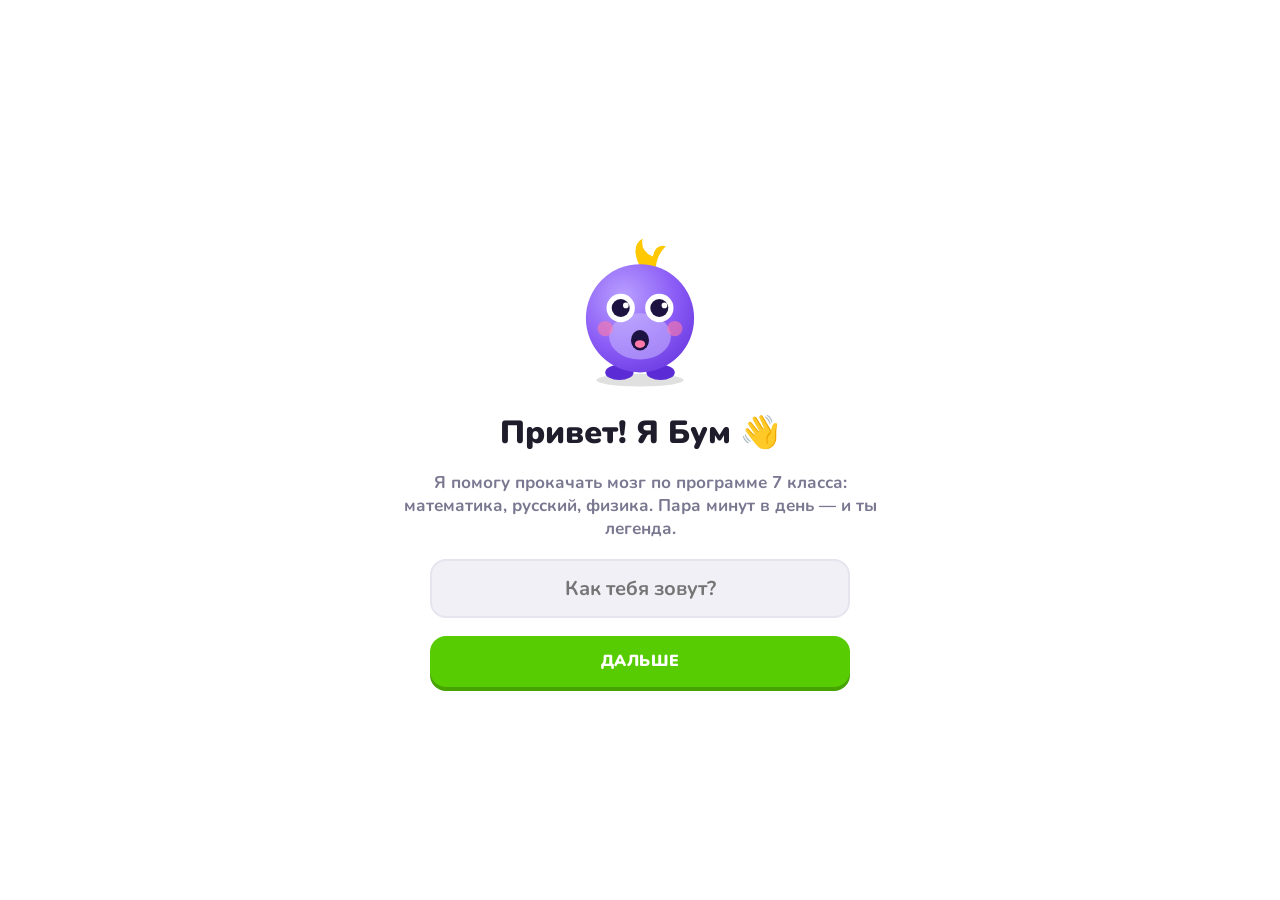
==== index.html @ 320aa3a6 "Биология и геометрия 7 класса, раздел «Тесты» - Биология по учебнику Пасечника «Линия жизни»: растен" ====
<!doctype html>
<html lang="ru">
<head>
  <meta charset="utf-8">
  <meta name="viewport" content="width=device-width, initial-scale=1, viewport-fit=cover">
  <title>Мозгобум — 7 класс</title>
  <meta name="description" content="Тренажёр школьной программы 7 класса в формате игры: уровни, серии дней, работа над ошибками.">
  <meta name="theme-color" content="#7c4dff">
  <link rel="manifest" href="manifest.webmanifest">
  <link rel="icon" href="icons/icon.svg" type="image/svg+xml">
  <link rel="apple-touch-icon" href="icons/icon-192.png">
  <meta name="apple-mobile-web-app-capable" content="yes">
  <meta name="mobile-web-app-capable" content="yes">
  <link rel="preconnect" href="https://fonts.googleapis.com">
  <link rel="preconnect" href="https://fonts.gstatic.com" crossorigin>
  <link href="https://fonts.googleapis.com/css2?family=Nunito:wght@500;700;800;900&display=swap" rel="stylesheet">
  <link rel="stylesheet" href="styles.css">
</head>
<body>
  <!-- общие градиенты: не внутри скрытых элементов, иначе браузер их не рисует -->
  <svg width="0" height="0" style="position:absolute" aria-hidden="true">
    <defs>
      <radialGradient id="mb-purple" cx="0.35" cy="0.3" r="0.8"><stop offset="0" stop-color="#b9a0ff"/><stop offset="0.6" stop-color="#8b5cf6"/><stop offset="1" stop-color="#6a3ae0"/></radialGradient>
      <radialGradient id="mb-mint" cx="0.35" cy="0.3" r="0.8"><stop offset="0" stop-color="#a7f3e0"/><stop offset="0.6" stop-color="#2dd4bf"/><stop offset="1" stop-color="#0f9f8a"/></radialGradient>
      <radialGradient id="mb-fire" cx="0.35" cy="0.3" r="0.8"><stop offset="0" stop-color="#ffd166"/><stop offset="0.55" stop-color="#ff7b29"/><stop offset="1" stop-color="#e03131"/></radialGradient>
      <radialGradient id="mb-ice" cx="0.35" cy="0.3" r="0.8"><stop offset="0" stop-color="#e7f5ff"/><stop offset="0.6" stop-color="#74c0fc"/><stop offset="1" stop-color="#339af0"/></radialGradient>
      <radialGradient id="mb-gold" cx="0.35" cy="0.3" r="0.8"><stop offset="0" stop-color="#fff3bf"/><stop offset="0.55" stop-color="#fcc419"/><stop offset="1" stop-color="#e09f00"/></radialGradient>
      <linearGradient id="lxLens" x1="0" y1="0" x2="1" y2="1"><stop offset="0" stop-color="#4dabf7"/><stop offset="1" stop-color="#7048e8"/></linearGradient>
      <radialGradient id="mb-galaxy" cx="0.35" cy="0.3" r="0.85"><stop offset="0" stop-color="#7b5cff"/><stop offset="0.5" stop-color="#3b1d9a"/><stop offset="1" stop-color="#120a3a"/></radialGradient>
    </defs>
  </svg>
  <div id="app"></div>
  <canvas id="confetti"></canvas>
  <div id="toast-layer"></div>

  <script src="js/util.js"></script>
  <script src="js/content-math.js"></script>
  <script src="js/content-geometry.js"></script>
  <script src="js/content-russian.js"></script>
  <script src="js/content-physics.js"></script>
  <script src="js/content-biology.js"></script>
  <script src="js/mascot.js"></script>
  <script src="js/sound.js"></script>
  <script src="js/app.js"></script>
</body>
</html>
---- styles.css ----
/* ===== Мозгобум ===== */
:root {
  --bg: #f7f7fb;
  --surface: #ffffff;
  --surface-2: #f1f0f7;
  --text: #1f1d2b;
  --muted: #7a7891;
  --line: #e5e4ef;
  --green: #58cc02; --green-d: #46a302;
  --red: #ff4b4b; --red-d: #d93a3a;
  --blue: #1cb0f6; --blue-d: #1899d6;
  --gold: #ffc800; --gold-d: #e0a800;
  --orange: #ff9600; --orange-d: #e07f00;
  --purple: #8b5cf6; --purple-d: #6d3fe0;
  --ok-bg: #d7ffb8; --ok-text: #3b8a00;
  --bad-bg: #ffdfe0; --bad-text: #c0292b;
  --gray: #e5e5e5; --gray-d: #c9c9c9;
  --radius: 18px;
  --shadow: 0 2px 0 var(--line);
  color-scheme: light;
}
@media (prefers-color-scheme: dark) {
  :root:not([data-theme="light"]) {
    --bg: #14121f; --surface: #1e1b2e; --surface-2: #27233b; --text: #f2f0ff; --muted: #a29fbd; --line: #343050;
    --ok-bg: #213a12; --ok-text: #8ee04a; --bad-bg: #3d1a1e; --bad-text: #ff8a8c; --gray: #3a3654; --gray-d: #2a2740;
    color-scheme: dark;
  }
}
:root[data-theme="dark"] {
  --bg: #14121f; --surface: #1e1b2e; --surface-2: #27233b; --text: #f2f0ff; --muted: #a29fbd; --line: #343050;
  --ok-bg: #213a12; --ok-text: #8ee04a; --bad-bg: #3d1a1e; --bad-text: #ff8a8c; --gray: #3a3654; --gray-d: #2a2740;
  color-scheme: dark;
}

* { box-sizing: border-box; -webkit-tap-highlight-color: transparent; }
html, body { margin: 0; }
body {
  background: var(--bg); color: var(--text);
  font-family: 'Nunito', system-ui, -apple-system, 'Segoe UI', sans-serif; font-weight: 700;
  font-size: 16px; line-height: 1.35; min-height: 100vh;
}
button { font: inherit; color: inherit; cursor: pointer; border: 0; background: none; }
button:disabled { cursor: not-allowed; }
h1, h2, h3 { margin: 0; font-weight: 900; }
p { margin: 0; }
small { font-weight: 700; }
sup { font-size: .65em; line-height: 0; }
.muted { color: var(--muted); }
.center { text-align: center; }
#confetti { position: fixed; inset: 0; width: 100%; height: 100%; pointer-events: none; z-index: 100; }

/* дроби */
.frac { display: inline-flex; flex-direction: column; vertical-align: middle; text-align: center; font-size: .9em; line-height: 1.05; margin: 0 2px; }
.frac > span:first-child { border-bottom: 2px solid currentColor; padding: 0 3px; }
.frac > span:last-child { padding: 0 3px; }

/* ===== Кнопки ===== */
.btn {
  --c: var(--green); --cd: var(--green-d);
  background: var(--c); color: #fff; border-radius: 16px; padding: 12px 20px;
  font-weight: 900; text-transform: uppercase; letter-spacing: .04em; font-size: 15px;
  box-shadow: 0 4px 0 var(--cd); transition: transform .08s, box-shadow .08s, filter .15s;
}
.btn:hover:not(:disabled) { filter: brightness(1.06); }
.btn:active:not(:disabled) { transform: translateY(4px); box-shadow: 0 0 0 var(--cd); }
.btn.big { width: 100%; padding: 15px 20px; font-size: 16px; }
.btn.small { padding: 9px 14px; font-size: 13px; border-radius: 13px; }
.btn.red { --c: var(--red); --cd: var(--red-d); }
.btn.blue { --c: var(--blue); --cd: var(--blue-d); }
.btn.gold { --c: var(--gold); --cd: var(--gold-d); color: #5a3d00; }
.btn.orange { --c: var(--orange); --cd: var(--orange-d); }
.btn.gray { --c: var(--gray); --cd: var(--gray-d); color: var(--muted); }
.btn.ghost { background: var(--surface); color: var(--blue); box-shadow: 0 4px 0 var(--line); border: 2px solid var(--line); }
.btn:disabled { --c: var(--gray); --cd: var(--gray-d); color: var(--muted); }
.link { color: var(--blue); font-weight: 900; font-size: 13px; text-transform: uppercase; }

.card { background: var(--surface); border: 2px solid var(--line); border-radius: var(--radius); }

/* ===== Каркас ===== */
.shell { display: grid; grid-template-columns: 240px minmax(0, 1fr) 340px; min-height: 100vh; }
.sidebar { position: sticky; top: 0; height: 100vh; padding: 20px 14px; border-right: 2px solid var(--line); display: flex; flex-direction: column; gap: 6px; }
.brand { display: flex; align-items: center; gap: 10px; font-size: 26px; font-weight: 900; color: var(--purple); padding: 4px 10px 18px; letter-spacing: -.02em; }
.brand .mascot { width: 44px; height: 44px; }
.nav-item { position: relative; display: flex; align-items: center; gap: 14px; padding: 11px 14px; border-radius: 14px; border: 2px solid transparent;
  font-weight: 900; text-transform: uppercase; font-size: 14px; letter-spacing: .03em; color: var(--muted); text-align: left; }
.nav-item .ico { font-size: 26px; width: 32px; text-align: center; }
.nav-item:hover { background: var(--surface-2); }
.nav-item.active { color: var(--blue); background: color-mix(in srgb, var(--blue) 12%, transparent); border-color: color-mix(in srgb, var(--blue) 45%, transparent); }
.badge { margin-left: auto; background: var(--red); color: #fff; border-radius: 999px; font-size: 12px; min-width: 22px; height: 22px; display: inline-grid; place-items: center; padding: 0 6px; }
.main { min-width: 0; max-width: 640px; width: 100%; margin: 0 auto; padding: 0 20px 40px; }
.rail { position: sticky; top: 0; height: 100vh; overflow: auto; padding: 22px 22px 22px 0; display: flex; flex-direction: column; gap: 16px; padding-top: 86px; }
.tabbar { display: none; }
.mobile-only { display: none !important; }

.topbar { position: sticky; top: 0; z-index: 20; background: color-mix(in srgb, var(--bg) 88%, transparent); backdrop-filter: blur(8px);
  display: flex; align-items: center; justify-content: flex-end; padding: 14px 0; gap: 10px; }
.stats { display: flex; gap: 6px; align-items: center; }
.stat { display: flex; align-items: center; gap: 5px; padding: 6px 10px; border-radius: 12px; font-size: 17px; font-weight: 900; }
.stat:hover { background: var(--surface-2); }
.stat .ico { font-size: 20px; }
.stat.streak { color: var(--muted); }
.stat.streak .ico { filter: grayscale(1); opacity: .6; }
.stat.streak.on { color: var(--orange); }
.stat.streak.on .ico { filter: none; opacity: 1; }
.stat.gems { color: var(--blue); }
.stat.hearts { color: var(--red); }

.ring-bg { fill: none; stroke: var(--line); stroke-width: 4; }
.ring-fg { fill: none; stroke: var(--orange); stroke-width: 4; stroke-linecap: round; transform: rotate(-90deg); transform-origin: 50% 50%; transition: stroke-dashoffset .6s; }
.ring text { font-size: 10px; font-weight: 900; fill: var(--orange); }

/* виджеты справа */
.widget { padding: 16px 18px; display: flex; flex-direction: column; gap: 12px; }
.w-head { display: flex; justify-content: space-between; align-items: center; font-size: 18px; font-weight: 900; }
.goal-line { display: flex; align-items: center; gap: 14px; }
.goal-line small { display: block; color: var(--muted); }
.mini-quest { display: flex; flex-direction: column; gap: 6px; font-size: 14px; }
.pbar { height: 12px; background: var(--surface-2); border-radius: 99px; overflow: hidden; position: relative; }
.pbar > div { height: 100%; background: var(--gold); border-radius: 99px; transition: width .5s; }
.pbar.big { height: 20px; }
.pbar.big span { position: absolute; inset: 0; display: grid; place-items: center; font-size: 12px; font-weight: 900; color: #fff; text-shadow: 0 1px 2px rgba(0, 0, 0, .55); }
.review-w { flex-direction: row; align-items: center; justify-content: space-between; }

/* ===== Карта ===== */
.subj-tabs { display: flex; gap: 8px; overflow-x: auto; padding: 4px 2px 12px; scrollbar-width: none; }
.subj-tabs::-webkit-scrollbar { display: none; }
.subj { display: flex; align-items: center; gap: 8px; white-space: nowrap; padding: 10px 16px; border-radius: 14px; border: 2px solid var(--line);
  background: var(--surface); font-weight: 900; box-shadow: 0 3px 0 var(--line); transition: transform .08s; }
.subj span { font-size: 20px; }
.subj.active { background: var(--c); color: #fff; border-color: var(--cd); box-shadow: 0 3px 0 var(--cd); }
.subj:active { transform: translateY(3px); box-shadow: none; }

.hello { display: flex; align-items: center; gap: 12px; margin: 6px 0 18px; }
.hello-m { width: 74px; flex: none; animation: bob 3s ease-in-out infinite; }
.bubble { position: relative; background: var(--surface); border: 2px solid var(--line); border-radius: 16px; padding: 12px 16px; font-size: 15px; }
.bubble::before { content: ''; position: absolute; left: -9px; top: 50%; width: 14px; height: 14px; background: var(--surface);
  border-left: 2px solid var(--line); border-bottom: 2px solid var(--line); transform: translateY(-50%) rotate(45deg); }

.unit { margin-bottom: 28px; }
.unit-head { background: var(--c); color: #fff; border-radius: var(--radius); padding: 16px 20px; display: flex; justify-content: space-between; align-items: center; gap: 12px;
  box-shadow: 0 5px 0 var(--cd); }
.kicker { font-size: 13px; text-transform: uppercase; letter-spacing: .06em; opacity: .85; font-weight: 900; }
.unit-head h3 { font-size: 22px; margin: 2px 0; }
.unit-head p { font-size: 14px; opacity: .92; }
.unit-prog { background: rgba(255, 255, 255, .22); border-radius: 12px; padding: 6px 12px; font-weight: 900; white-space: nowrap; }

.path { display: flex; flex-direction: column; align-items: center; gap: 40px; padding: 56px 0 8px; }
.node-row { position: relative; transform: translateX(var(--x)); display: flex; flex-direction: column; align-items: center; }
.node { width: 74px; height: 70px; border-radius: 50%; background: var(--c); color: #fff; font-size: 30px; font-weight: 900;
  box-shadow: 0 7px 0 var(--cd), 0 7px 0 3px rgba(0, 0, 0, .04); transition: transform .1s, box-shadow .1s; display: grid; place-items: center; }
.node:active { transform: translateY(6px); box-shadow: 0 1px 0 var(--cd); }
.node.done { background: var(--gold); box-shadow: 0 7px 0 var(--gold-d); color: #fff; }
.node.locked { background: var(--gray); box-shadow: 0 7px 0 var(--gray-d); font-size: 24px; }
.node.boss { width: 86px; height: 82px; font-size: 36px; border-radius: 28px; }
.node.boss.done { background: linear-gradient(135deg, #ffd84a, #ff9f1c); }
.node.current { outline: 6px solid color-mix(in srgb, var(--c) 30%, transparent); outline-offset: 5px; animation: pulse 1.8s ease-in-out infinite; }
.node-stars { margin-top: 10px; color: var(--gold); font-size: 15px; letter-spacing: 1px; }
.node-stars span { color: var(--line); }
.start-bubble { position: absolute; top: -42px; background: var(--surface); color: var(--c); border: 2px solid var(--line); border-radius: 12px;
  padding: 6px 12px; font-weight: 900; font-size: 14px; letter-spacing: .05em; animation: bob 1.6s ease-in-out infinite; white-space: nowrap; z-index: 2; }
.start-bubble::after { content: ''; position: absolute; left: 50%; bottom: -8px; width: 12px; height: 12px; background: var(--surface);
  border-right: 2px solid var(--line); border-bottom: 2px solid var(--line); transform: translateX(-50%) rotate(45deg); }
.node-mascot { position: absolute; top: -10px; width: 82px; animation: bob 2.4s ease-in-out infinite; pointer-events: none; }
.node-mascot.left { right: 110px; }
.node-mascot.right { left: 110px; }
.finish-all { padding: 20px; text-align: center; font-size: 18px; }

/* карточка урока снизу */
.sheet-bg { position: fixed; inset: 0; background: rgba(10, 8, 25, .45); z-index: 50; display: flex; align-items: flex-end; justify-content: center; animation: fade .2s; }
.sheet { width: 100%; max-width: 520px; background: var(--surface); border-radius: 24px 24px 0 0; padding: 24px 22px calc(24px + env(safe-area-inset-bottom));
  display: flex; flex-direction: column; gap: 10px; animation: up .25s cubic-bezier(.2, .9, .3, 1.2); border-top: 6px solid var(--c); }
.sheet .kicker { color: var(--c); opacity: 1; }
.sheet h2 { font-size: 26px; }
.sheet p { color: var(--muted); }
.sheet .btn { margin-top: 8px; }
.sheet .btn:not(.gray) { --c: inherit; --cd: inherit; }
.sheet-stars { color: var(--gold); font-size: 26px; letter-spacing: 3px; }
.sheet-stars span { color: var(--line); }
@media (min-width: 761px) { .sheet-bg { align-items: center; } .sheet { border-radius: 24px; } }

/* ===== Урок ===== */
.v-lesson, .v-result, .v-streak, .v-fail, .v-onboard { background: var(--surface); }
.lesson { max-width: 680px; margin: 0 auto; min-height: 100vh; display: flex; flex-direction: column; padding: 18px 20px 0; }
.lesson-top { display: flex; align-items: center; gap: 14px; }
.icon-btn { font-size: 22px; color: var(--muted); width: 40px; height: 40px; border-radius: 12px; }
.icon-btn:hover { background: var(--surface-2); }
.lbar { flex: 1; height: 18px; background: var(--surface-2); border-radius: 99px; overflow: hidden; }
.lbar > div { height: 100%; background: linear-gradient(180deg, #7ee32b, var(--green)); border-radius: 99px; transition: width .45s cubic-bezier(.3, 1.4, .5, 1);
  position: relative; }
.lbar > div::after { content: ''; position: absolute; left: 10px; right: 10px; top: 4px; height: 4px; border-radius: 99px; background: rgba(255, 255, 255, .45); }
.review .lbar > div { background: linear-gradient(180deg, #4fd0ff, var(--blue)); }
.boss .lbar > div { background: linear-gradient(180deg, #ffd84a, var(--orange)); }
.lhearts { color: var(--red); font-size: 18px; white-space: nowrap; }
.combo-slot { height: 38px; display: flex; justify-content: center; align-items: center; }
.combo-badge { background: linear-gradient(90deg, var(--orange), #ff5e3a); color: #fff; padding: 5px 14px; border-radius: 99px; font-weight: 900; animation: popIn .35s; }

.qcard { flex: 1; display: flex; flex-direction: column; gap: 18px; padding-bottom: 170px; animation: slideIn .35s cubic-bezier(.2, .9, .3, 1); }
.qtype { color: var(--purple); text-transform: uppercase; font-size: 13px; letter-spacing: .06em; font-weight: 900; }
.q-head { display: flex; align-items: flex-start; gap: 14px; }
.q-mascot { width: 76px; flex: none; margin-top: -4px; }
.q-mascot.hop { animation: jump .6s cubic-bezier(.3, 1.6, .5, 1); }
.qtext { flex: 1; min-width: 0; font-size: clamp(21px, 4.6vw, 28px); line-height: 1.3; }
.qtext small { font-size: .7em; color: var(--muted); }
.qtext .word { display: inline-block; margin-top: 10px; font-size: 1.15em; color: var(--purple); background: var(--surface-2); padding: 6px 14px; border-radius: 12px; }

.opts { display: grid; gap: 12px; }
.opts.two { grid-template-columns: 1fr 1fr; }
.opt { display: flex; align-items: center; gap: 14px; text-align: left; padding: 14px 16px; border: 2px solid var(--line); border-radius: 16px;
  background: var(--surface); box-shadow: 0 4px 0 var(--line); font-size: 18px; transition: transform .08s, box-shadow .08s, background .15s, border-color .15s; }
.opt:active:not(:disabled) { transform: translateY(4px); box-shadow: 0 0 0 var(--line); }
.opt .key { flex: none; width: 30px; height: 30px; border: 2px solid var(--line); border-radius: 9px; display: grid; place-items: center; font-size: 14px; color: var(--muted); }
.opt.sel { border-color: var(--blue); background: color-mix(in srgb, var(--blue) 12%, var(--surface)); box-shadow: 0 4px 0 var(--blue); color: var(--blue-d); }
.opt.sel .key { border-color: var(--blue); color: var(--blue); }
.opt.right { border-color: var(--green); background: var(--ok-bg); box-shadow: 0 4px 0 var(--green); color: var(--ok-text); }
.opt.wrong { border-color: var(--red); background: var(--bad-bg); box-shadow: 0 4px 0 var(--red); color: var(--bad-text); animation: shake .4s; }
.opt:disabled { cursor: default; }

.inp-wrap { display: flex; align-items: center; gap: 10px; }
.inp-wrap input { flex: 1; min-width: 0; font: inherit; font-size: 24px; font-weight: 900; padding: 14px 18px; border-radius: 16px; border: 2px solid var(--line);
  background: var(--surface-2); color: var(--text); outline: none; transition: border-color .15s; }
.inp-wrap input:focus { border-color: var(--blue); background: var(--surface); }
.inp-wrap input.right { border-color: var(--green); background: var(--ok-bg); color: var(--ok-text); }
.inp-wrap input.wrong { border-color: var(--red); background: var(--bad-bg); color: var(--bad-text); }
.u-suf { font-size: 20px; color: var(--muted); font-weight: 900; }
.neg-btn { width: 56px; height: 60px; border-radius: 16px; border: 2px solid var(--line); box-shadow: 0 4px 0 var(--line); font-size: 24px; font-weight: 900; background: var(--surface); }
.neg-btn:active { transform: translateY(4px); box-shadow: none; }

.match { display: grid; grid-template-columns: 1fr 1fr; gap: 12px; }
.mcol { display: flex; flex-direction: column; gap: 12px; }
.mbtn { padding: 14px 12px; min-height: 58px; border: 2px solid var(--line); border-radius: 16px; background: var(--surface); box-shadow: 0 4px 0 var(--line); font-size: 16px;
  transition: all .15s; }
.mbtn.sel { border-color: var(--blue); background: color-mix(in srgb, var(--blue) 12%, var(--surface)); box-shadow: 0 4px 0 var(--blue); color: var(--blue-d); }
.mbtn.gone { opacity: .35; pointer-events: none; border-color: var(--green); background: var(--ok-bg); box-shadow: none; transform: scale(.97); }
.mbtn.bad { border-color: var(--red); background: var(--bad-bg); animation: shake .4s; }

.order { display: flex; flex-direction: column; gap: 22px; }
.oans { min-height: 76px; border-bottom: 2px solid var(--line); border-top: 2px solid var(--line); padding: 12px 0; display: flex; flex-wrap: wrap; gap: 10px; align-items: center; }
.oans.right { border-color: var(--green); }
.oans.wrong { border-color: var(--red); animation: shake .4s; }
.ohint { color: var(--muted); font-size: 15px; }
.obank { display: flex; flex-wrap: wrap; gap: 10px; justify-content: center; }
.tile { padding: 10px 16px; border: 2px solid var(--line); border-radius: 14px; background: var(--surface); box-shadow: 0 4px 0 var(--line); font-size: 18px; animation: popIn .2s; }
.tile.used { visibility: hidden; }

/* подвал с проверкой */
.lesson-foot { position: fixed; left: 0; right: 0; bottom: 0; border-top: 2px solid var(--line); background: var(--surface); z-index: 10; }
.foot-inner { max-width: 680px; margin: 0 auto; padding: 18px 20px calc(18px + env(safe-area-inset-bottom)); display: flex; align-items: center; gap: 16px; }
.foot-inner > .btn.big { width: auto; min-width: 180px; margin-left: auto; }
.foot-hint { color: var(--muted); margin: 6px auto; }
.fb { animation: up .25s cubic-bezier(.2, .9, .3, 1.1); }
.lesson-foot:has(.fb.ok) { background: var(--ok-bg); border-color: transparent; }
.lesson-foot:has(.fb.bad) { background: var(--bad-bg); border-color: transparent; }
.fb-body { flex: 1; min-width: 0; display: flex; flex-direction: column; gap: 4px; }
.fb-title { font-size: 22px; font-weight: 900; }
.fb.ok .fb-title { color: var(--ok-text); }
.fb.bad .fb-title, .fb.bad .fb-ans { color: var(--bad-text); }
.fb-ans { font-size: 16px; }
.fb-ex { font-size: 15px; font-weight: 700; color: var(--text); opacity: .85; }
.fb-note { font-size: 13px; color: var(--muted); }
.fb.ok .btn { --c: var(--green); --cd: var(--green-d); }

.qcard.pop { animation: pop .35s; }
.qcard.shake { animation: shake .4s; }

/* ===== Полноэкранные экраны ===== */
.full-screen { max-width: 520px; margin: 0 auto; min-height: 100vh; padding: 40px 22px calc(30px + env(safe-area-inset-bottom)); display: flex; flex-direction: column;
  align-items: center; justify-content: center; gap: 18px; text-align: center; }
.full-screen h1 { font-size: 32px; }
.full-screen p { color: var(--muted); font-size: 17px; }
.big-mascot { width: 170px; }
.big-mascot.jump { animation: jump 1s cubic-bezier(.3, 1.6, .5, 1) 2; }
.result h1 { color: var(--gold-d); }
.stars-big { display: flex; gap: 10px; font-size: 52px; color: var(--line); }
.stars-big span.on { color: var(--gold); animation: starIn .5s cubic-bezier(.3, 1.8, .5, 1) both; text-shadow: 0 4px 0 var(--gold-d); }
.tiles { display: grid; grid-template-columns: repeat(3, 1fr); gap: 10px; width: 100%; }
.rtile { border-radius: 16px; border: 2px solid var(--c); background: var(--c); padding: 0 0 4px; overflow: hidden; display: flex; flex-direction: column; }
.rtile span { color: #fff; font-size: 12px; text-transform: uppercase; letter-spacing: .05em; padding: 5px 0; font-weight: 900; }
.rtile b { background: var(--surface); margin: 0 4px; border-radius: 12px; padding: 12px 0; font-size: 24px; color: var(--c); }
.t-xp { --c: var(--gold); } .t-acc { --c: var(--green); } .t-time { --c: var(--blue); }
.earned { font-size: 18px; color: var(--blue); }
.ach-pop { background: color-mix(in srgb, var(--purple) 14%, var(--surface)); color: var(--purple); border-radius: 14px; padding: 10px 16px; animation: popIn .4s .4s both; }
.full-screen .btn.big { max-width: 420px; }

.streak-screen .flame { font-size: 110px; animation: flame 1.2s ease-in-out infinite; filter: drop-shadow(0 8px 18px rgba(255, 120, 0, .45)); }
.streak-num { font-size: 92px; font-weight: 900; color: var(--orange); line-height: .9; animation: popIn .5s .2s both; }
.streak-screen h1 { color: var(--orange); }
.week { display: flex; gap: 8px; background: var(--surface-2); padding: 14px; border-radius: 18px; }
.wd { display: flex; flex-direction: column; align-items: center; gap: 6px; font-size: 13px; color: var(--muted); }
.wd i { width: 34px; height: 34px; border-radius: 50%; background: var(--line); display: grid; place-items: center; font-style: normal; color: #fff; font-weight: 900; }
.wd.on i { background: var(--orange); }
.wd.today span { color: var(--orange); }
.wd.future i { opacity: .45; }

.fail h1 { color: var(--red); }
.name-inp { width: 100%; max-width: 420px; font: inherit; font-size: 20px; text-align: center; padding: 14px; border-radius: 16px; border: 2px solid var(--line); background: var(--surface-2); color: var(--text); outline: none; }
.name-inp:focus { border-color: var(--blue); }
.goals { display: grid; gap: 10px; width: 100%; }
.goal-card { display: flex; justify-content: space-between; align-items: center; padding: 16px 18px; border: 2px solid var(--line); border-radius: 16px; box-shadow: 0 4px 0 var(--line); font-size: 18px; }
.goal-card span { color: var(--muted); font-size: 15px; }
.goal-card.on { border-color: var(--blue); background: color-mix(in srgb, var(--blue) 12%, var(--surface)); box-shadow: 0 4px 0 var(--blue); color: var(--blue-d); }

/* ===== Страницы ===== */
.page-title { font-size: 28px; margin: 6px 0 8px; }
.sec { font-size: 20px; margin: 26px 0 12px; }
.review-hero { display: flex; gap: 18px; padding: 20px; align-items: center; margin-top: 14px; }
.review-hero h2 { font-size: 22px; margin-bottom: 6px; }
.review-hero p { color: var(--muted); font-size: 15px; margin-bottom: 14px; }
.rh-m { width: 110px; flex: none; }
.mlist { display: flex; flex-direction: column; gap: 8px; }
.mrow { display: flex; align-items: center; gap: 12px; padding: 12px 14px; background: var(--surface); border: 2px solid var(--line); border-radius: 14px; font-size: 15px; }
.mi { font-size: 20px; }
.mq { flex: 1; min-width: 0; overflow: hidden; text-overflow: ellipsis; display: -webkit-box; -webkit-line-clamp: 2; -webkit-box-orient: vertical; }
.mtag { font-size: 12px; padding: 4px 8px; border-radius: 8px; background: var(--surface-2); color: var(--muted); white-space: nowrap; }
.mtag.now { background: color-mix(in srgb, var(--red) 15%, var(--surface)); color: var(--red); }

.quests { display: flex; flex-direction: column; gap: 12px; margin-top: 14px; }
.quest { display: flex; align-items: center; gap: 14px; padding: 16px; }
.q-ico { font-size: 34px; }
.quest.ready .q-ico { animation: wiggle 1s ease-in-out infinite; }
.quest.claimed { opacity: .6; }
.q-main { flex: 1; display: flex; flex-direction: column; gap: 8px; }
.q-rew { color: var(--muted); font-size: 14px; white-space: nowrap; }
.ach-grid { display: grid; grid-template-columns: repeat(auto-fill, minmax(140px, 1fr)); gap: 10px; }
.ach { background: var(--surface); border: 2px solid var(--line); border-radius: 16px; padding: 14px 10px; text-align: center; display: flex; flex-direction: column; gap: 4px; filter: grayscale(1); opacity: .5; }
.ach.got { filter: none; opacity: 1; border-color: var(--gold); box-shadow: 0 4px 0 var(--gold-d); }
.a-ico { font-size: 34px; }
.ach small { color: var(--muted); font-size: 12px; }

.shop { display: flex; flex-direction: column; gap: 12px; margin-top: 14px; }
.item { display: flex; align-items: center; gap: 14px; padding: 16px; }
.i-ico { font-size: 38px; }
.i-main { flex: 1; display: flex; flex-direction: column; }
.i-main small { color: var(--muted); }
.hats { display: grid; grid-template-columns: repeat(auto-fill, minmax(150px, 1fr)); gap: 12px; }
.hat { padding: 14px; display: flex; flex-direction: column; align-items: center; gap: 8px; }
.hat.worn { border-color: var(--purple); box-shadow: 0 4px 0 var(--purple-d); }
.hat-m { width: 96px; }

.profile-hero { display: flex; align-items: center; gap: 18px; padding: 20px; margin-top: 6px; }
.ph-m { width: 110px; flex: none; }
.profile-hero h1 { font-size: 28px; }
.stat-grid { display: grid; grid-template-columns: repeat(3, 1fr); gap: 10px; margin-top: 14px; }
.sg { padding: 14px 10px; display: flex; flex-direction: column; align-items: center; gap: 2px; text-align: center; }
.sg span { font-size: 26px; }
.sg b { font-size: 24px; }
.sg small { color: var(--muted); font-size: 12px; }
.chart { position: relative; display: flex; justify-content: space-around; align-items: flex-end; padding: 18px 10px 10px; height: 200px; }
.bar-col { display: flex; flex-direction: column; align-items: center; gap: 4px; width: 12%; }
.bar { width: 100%; max-width: 34px; background: var(--orange); border-radius: 8px 8px 4px 4px; transition: height .5s; }
.bar-v { font-size: 12px; color: var(--muted); }
.bar-col small { color: var(--muted); font-size: 12px; }
.goal-line-chart { position: absolute; left: 10px; right: 10px; border-top: 2px dashed color-mix(in srgb, var(--orange) 60%, transparent); }
.goal-line-chart span { position: absolute; right: 0; top: -18px; font-size: 11px; color: var(--orange); }
.settings { padding: 6px 18px; }
.set-row { display: flex; align-items: center; justify-content: space-between; gap: 12px; padding: 14px 0; border-bottom: 2px solid var(--line); flex-wrap: wrap; }
.set-row:last-child { border-bottom: 0; }
.set-row.col { flex-direction: column; align-items: stretch; }
.row-btns { display: flex; gap: 10px; flex-wrap: wrap; }
.export { width: 100%; height: 70px; font: 12px monospace; border-radius: 10px; border: 2px solid var(--line); background: var(--surface-2); color: var(--text); }
.seg { display: flex; gap: 6px; flex-wrap: wrap; }
.seg button { padding: 8px 10px; border-radius: 12px; border: 2px solid var(--line); display: flex; flex-direction: column; align-items: center; font-size: 13px; line-height: 1.1; }
.seg button small { color: var(--muted); font-size: 11px; }
.seg button.on { border-color: var(--blue); color: var(--blue); background: color-mix(in srgb, var(--blue) 10%, var(--surface)); }
.toggle { width: 54px; height: 32px; border-radius: 99px; background: var(--gray); position: relative; transition: background .2s; }
.toggle i { position: absolute; top: 4px; left: 4px; width: 24px; height: 24px; border-radius: 50%; background: #fff; transition: left .2s; box-shadow: 0 2px 4px rgba(0, 0, 0, .2); }
.toggle.on { background: var(--green); }
.toggle.on i { left: 26px; }

/* ===== Бустеры ===== */
.boost-chips { display: flex; gap: 8px; justify-content: flex-end; min-height: 0; margin-top: 8px; }
.boost-chips:empty { display: none; }
.chip { font-size: 13px; font-weight: 900; padding: 4px 10px; border-radius: 99px; background: var(--surface-2); }
.chip.x2 { background: linear-gradient(90deg, #ffb703, #fb5607); color: #fff; animation: glow 1.6s ease-in-out infinite; }
.chip.shield { color: var(--blue); }
.boost-btn { align-self: center; margin-top: 4px; padding: 9px 16px; border-radius: 99px; border: 2px dashed color-mix(in srgb, var(--purple) 55%, transparent);
  color: var(--purple); font-weight: 900; font-size: 14px; background: color-mix(in srgb, var(--purple) 8%, transparent); }
.boost-btn b { background: var(--purple); color: #fff; border-radius: 99px; padding: 1px 8px; margin-left: 4px; }
.boost-btn:disabled { opacity: .45; }
.qbody { display: flex; flex-direction: column; gap: 12px; }
.opt.gone { opacity: .25; transform: scale(.96); box-shadow: none; transition: all .3s; }
.fb-shield { font-size: 15px; color: var(--blue); font-weight: 900; }
.next-btn { position: relative; overflow: hidden; }
.auto-bar { position: absolute; left: 0; bottom: 0; height: 5px; width: 100%; background: rgba(255, 255, 255, .55); transform-origin: left; animation: autobar linear forwards; }
@keyframes autobar { from { transform: scaleX(0); } to { transform: scaleX(1); } }
@keyframes glow { 0%, 100% { box-shadow: 0 0 0 rgba(251, 86, 7, 0); } 50% { box-shadow: 0 0 14px rgba(251, 86, 7, .6); } }

.x2-banner { margin: -6px 0 18px; text-align: center; padding: 10px; border-radius: 14px; color: #fff; font-weight: 900; background: linear-gradient(90deg, #ffb703, #fb5607); animation: glow 1.6s ease-in-out infinite; }
.ach-pop.x2 { background: color-mix(in srgb, var(--orange) 16%, var(--surface)); color: var(--orange-d); }
.ach-pop.chest { background: color-mix(in srgb, var(--gold) 22%, var(--surface)); color: #9a6a00; }

/* ===== Сундуки ===== */
.map-chests { display: none; margin-bottom: 20px; }
.chests { padding: 14px 18px 12px; display: flex; flex-direction: column; gap: 10px; }
.ch-head { display: flex; justify-content: space-between; align-items: baseline; }
.ch-head b { font-size: 17px; }
.ch-head span { color: var(--muted); font-size: 14px; }
.ch-track { position: relative; height: 14px; background: var(--surface-2); border-radius: 99px; margin: 16px 22px 26px 4px; }
.ch-fill { height: 100%; border-radius: 99px; background: linear-gradient(90deg, #ffd84a, var(--orange)); transition: width .6s; }
.chest { position: absolute; top: 50%; transform: translate(-50%, -50%); width: 42px; height: 42px; border-radius: 14px; background: var(--surface);
  border: 3px solid var(--cc); display: grid; place-items: center; box-shadow: 0 3px 0 var(--cc); }
.chest span { font-size: 22px; line-height: 1; }
.chest small { position: absolute; top: 44px; font-size: 11px; color: var(--muted); white-space: nowrap; }
.chest.locked span { filter: grayscale(1); opacity: .45; }
.chest.opened { background: var(--cc); color: #fff; font-weight: 900; }
.chest.opened span { font-size: 18px; }
.chest.ready { animation: chestReady 1s ease-in-out infinite; background: color-mix(in srgb, var(--cc) 25%, var(--surface)); }
@keyframes chestReady { 0%, 100% { transform: translate(-50%, -50%) rotate(0) scale(1); } 25% { transform: translate(-50%, -50%) rotate(-12deg) scale(1.12); } 75% { transform: translate(-50%, -50%) rotate(12deg) scale(1.12); } }
.ch-note { font-size: 13px; color: var(--muted); }
.chest-modal { align-items: center; text-align: center; border-top-color: var(--cc); }
.big-chest { font-size: 90px; animation: chestOpen 0.7s cubic-bezier(.3, 1.6, .5, 1); filter: drop-shadow(0 10px 20px rgba(255, 200, 0, .45)); }
@keyframes chestOpen { 0% { transform: scale(.3) rotate(-20deg); } 40% { transform: scale(1.1) rotate(10deg); } 60% { transform: rotate(-8deg); } 100% { transform: none; } }
.rewards { display: flex; flex-direction: column; gap: 8px; width: 100%; margin: 6px 0; }
.reward { display: flex; align-items: center; gap: 12px; padding: 10px 14px; border-radius: 14px; background: var(--surface-2); animation: popIn .45s both; text-align: left; }
.rw-i { font-size: 28px; }
.rw-m { width: 56px; }

/* ===== Инвентарь и гардероб ===== */
.inventory { display: flex; align-items: center; gap: 14px; padding: 14px 16px; flex-wrap: wrap; }
.inv { display: flex; flex-direction: column; align-items: center; min-width: 64px; }
.inv-i { font-size: 26px; }
.inv b { font-size: 18px; }
.inv small { color: var(--muted); font-size: 11px; text-align: center; }
.inventory .btn { margin-left: auto; }
.ward-top { display: flex; align-items: center; gap: 18px; padding: 16px; margin-bottom: 12px; flex-wrap: wrap; }
.ward-m { width: 110px; flex: none; }
.ward-tabs { flex: 1; }
.ward-tabs button { flex: 1; font-size: 20px; }
.hat { position: relative; }
.hat.rare { background: linear-gradient(160deg, color-mix(in srgb, var(--purple) 14%, var(--surface)), var(--surface)); border-color: color-mix(in srgb, var(--purple) 45%, var(--line)); }
.rare-tag { position: absolute; top: 8px; right: 8px; font-size: 10px; text-transform: uppercase; letter-spacing: .05em; background: var(--purple); color: #fff; padding: 2px 7px; border-radius: 99px; }
.rare-tag.secret { background: linear-gradient(90deg, #e0a800, #7048e8); }
.hat.set b { font-size: 15px; }
.hat.set s { opacity: .6; font-size: 11px; margin-left: 4px; }
.ph-m { cursor: pointer; }
.ph-m.hop { animation: jump .5s cubic-bezier(.3, 1.6, .5, 1); }
.ward-tabs button small { font-size: 10px; }
.rare-note { font-size: 12px; color: var(--purple); text-align: center; }
.hat b { text-align: center; }

/* ===== Новые типы заданий ===== */
.tf { display: grid; grid-template-columns: 1fr 1fr; gap: 14px; }
.tf-btn { display: flex; flex-direction: column; align-items: center; gap: 6px; padding: 22px 10px; border-radius: 20px; font-size: 20px; font-weight: 900;
  border: 2px solid var(--line); background: var(--surface); box-shadow: 0 5px 0 var(--line); transition: transform .08s, box-shadow .08s; }
.tf-btn span { font-size: 38px; line-height: 1; }
.tf-btn.yes span { color: var(--green); }
.tf-btn.no span { color: var(--red); }
.tf-btn:active:not(:disabled) { transform: translateY(5px); box-shadow: none; }
.tf-btn.right { border-color: var(--green); background: var(--ok-bg); box-shadow: 0 5px 0 var(--green); color: var(--ok-text); }
.tf-btn.wrong { border-color: var(--red); background: var(--bad-bg); box-shadow: 0 5px 0 var(--red); color: var(--bad-text); animation: shake .4s; }
.tf-btn.dim { opacity: .4; }

.find { display: flex; flex-wrap: wrap; gap: 8px; font-size: 20px; }
.find.lines { flex-direction: column; font-family: 'Nunito', monospace; }
.tok { padding: 8px 12px; border-radius: 12px; border: 2px solid var(--line); border-bottom-width: 4px; background: var(--surface); font-size: 20px; text-align: left; }
.find.lines .tok { width: 100%; padding: 12px 16px; font-size: 21px; }
.tok:hover:not(:disabled) { border-color: var(--blue); }
.tok.right { border-color: var(--green); background: var(--ok-bg); color: var(--ok-text); }
.tok.wrong { border-color: var(--red); background: var(--bad-bg); color: var(--bad-text); text-decoration: line-through; animation: shake .4s; }

.sort { display: flex; flex-direction: column; gap: 14px; }
.spool { display: flex; flex-wrap: wrap; gap: 10px; justify-content: center; min-height: 52px; align-items: center; }
.tile.sel { border-color: var(--blue); background: color-mix(in srgb, var(--blue) 14%, var(--surface)); box-shadow: 0 4px 0 var(--blue); transform: translateY(-3px); }
.tile.small { font-size: 15px; padding: 7px 11px; }
.tile.right { border-color: var(--green); background: var(--ok-bg); color: var(--ok-text); }
.tile.wrong { border-color: var(--red); background: var(--bad-bg); color: var(--bad-text); }
.sgroups { display: grid; grid-template-columns: repeat(auto-fit, minmax(140px, 1fr)); gap: 10px; }
.sgroup { border: 2px dashed var(--line); border-radius: 16px; padding: 10px; min-height: 110px; cursor: pointer; transition: border-color .15s, background .15s; }
.sgroup.armed { border-color: var(--blue); background: color-mix(in srgb, var(--blue) 6%, transparent); }
.sg-title { font-size: 13px; text-transform: uppercase; letter-spacing: .05em; color: var(--purple); font-weight: 900; margin-bottom: 8px; text-align: center; }
.sg-items { display: flex; flex-wrap: wrap; gap: 6px; justify-content: center; }
.sort .ohint { text-align: center; }

.commas { font-size: 22px; line-height: 2.3; }
.cw { white-space: nowrap; }
.gap { display: inline-block; width: 22px; height: 34px; margin: 0 1px; vertical-align: middle; border-radius: 8px; border: 2px dashed var(--line);
  font-size: 26px; font-weight: 900; line-height: 22px; color: var(--blue); }
.gap:hover:not(:disabled) { border-color: var(--blue); }
.gap.on { border-style: solid; border-color: var(--blue); background: color-mix(in srgb, var(--blue) 10%, transparent); }
.gap:disabled { border-color: transparent; }
.gap.right { color: var(--green); border-color: var(--green); background: var(--ok-bg); }
.gap.wrong { color: var(--red); border-color: var(--red); background: var(--bad-bg); }
.gap.missed { color: var(--red); border: 2px dashed var(--red); }
.commas + .ohint { display: block; margin-top: 8px; }

/* ===== Экзамены ===== */
.exam-tag { color: var(--purple); }
.exam .lbar > div { background: linear-gradient(180deg, #c49bff, var(--purple)); }
.node.final { width: 96px; height: 92px; font-size: 42px; border-radius: 32px; }
.unit.final .unit-head { background: linear-gradient(135deg, #ffc800, #ff8a00); box-shadow: 0 5px 0 #d96f00; }
.grade-scale { display: flex; gap: 8px; }
.grade-scale span, .grade-inline { padding: 4px 12px; border-radius: 10px; font-weight: 900; color: #fff; }
.g2 { background: var(--red); } .g3 { background: var(--orange); } .g4 { background: var(--blue); } .g5 { background: var(--green); }
.grade-big { min-width: 130px; height: 130px; padding: 0 18px; border-radius: 34px; display: flex; flex-direction: column; align-items: center; justify-content: center; color: #fff;
  box-shadow: 0 8px 0 rgba(0, 0, 0, .18); animation: popIn .5s .2s both; }
.grade-big b { font-size: 70px; line-height: 1; }
.grade-big span { font-size: 11px; text-transform: uppercase; letter-spacing: .05em; }
.result.failed h1 { color: var(--red); }

/* ===== Теория ===== */
.theory-cloud { display: flex; align-items: center; gap: 8px; margin: 12px auto -6px; padding: 9px 18px; border-radius: 999px; background: var(--surface);
  border: 2px solid color-mix(in srgb, var(--c) 50%, var(--line)); color: var(--c); font-weight: 900; font-size: 14px;
  box-shadow: 0 4px 0 color-mix(in srgb, var(--c) 35%, var(--line)); animation: float 3s ease-in-out infinite; position: relative; }
.theory-cloud span { font-size: 20px; }
.theory-cloud::before, .theory-cloud::after { content: ''; position: absolute; border-radius: 50%; background: var(--surface); border: 2px solid color-mix(in srgb, var(--c) 50%, var(--line)); }
.theory-cloud::before { width: 12px; height: 12px; left: -14px; bottom: 2px; }
.theory-cloud::after { width: 7px; height: 7px; left: -24px; bottom: -4px; }
.theory-cloud.read { opacity: .75; animation: none; }
@keyframes float { 0%, 100% { transform: translateY(0) rotate(-1deg); } 50% { transform: translateY(-5px) rotate(1deg); } }
.sheet.theory { max-height: 88vh; }
.theory-body { overflow-y: auto; font-weight: 600; font-size: 16px; line-height: 1.5; padding-right: 4px; }
.theory-body p { margin: 0 0 10px; color: var(--text); }
.theory-body ul { margin: 0 0 10px; padding-left: 20px; }
.theory-body li { margin-bottom: 6px; }
.rule { display: block; margin: 8px 0 12px; padding: 12px 14px; border-radius: 14px; background: color-mix(in srgb, var(--c, var(--purple)) 12%, var(--surface));
  border-left: 5px solid var(--c, var(--purple)); font-weight: 900; line-height: 1.6; }

/* ===== Тесты ===== */
.test-len { border: 0; padding: 4px 0 14px; }
.tests { display: flex; flex-direction: column; gap: 10px; }
.test-card { display: flex; align-items: center; gap: 14px; padding: 14px 16px; border-left: 6px solid var(--c); }
.tc-ico { font-size: 30px; }
.tc-main { flex: 1; min-width: 0; display: flex; flex-direction: column; gap: 3px; }
.tc-main small { color: var(--muted); font-size: 13px; }
.tc-res .grade-inline { padding: 1px 8px; font-size: 12px; }
.test-card .btn { --c: inherit; --cd: inherit; }
.test-review-wrap { width: 100%; text-align: left; }
.test-review { display: flex; flex-direction: column; gap: 10px; }
.tr-item { padding: 14px 16px; display: flex; flex-direction: column; gap: 6px; font-size: 15px; }
.tr-q { font-weight: 900; font-size: 16px; }
.tr-bad { color: var(--bad-text); }
.tr-ok { color: var(--ok-text); }
.tr-ex { color: var(--muted); font-size: 14px; }
.review-none { padding: 16px; text-align: center; }
.result .sec { text-align: left; }

/* ===== Режим разработчика ===== */
.dev-tag { background: #222; color: #ffd84a; font-size: 11px; font-weight: 900; padding: 3px 7px; border-radius: 6px; letter-spacing: .08em; }
.dev-row { display: flex; flex-wrap: wrap; gap: 8px; align-items: center; padding-top: 8px; border-top: 2px dashed var(--line); }
.dev-skip { color: #e0a800; font-size: 20px; }
.dev-panel p { margin: 10px 0; }
.dev-panel .row-btns { padding-bottom: 14px; }

/* тосты */
#toast-layer { position: fixed; left: 50%; top: 18px; transform: translateX(-50%); z-index: 120; display: flex; flex-direction: column; gap: 8px; align-items: center; pointer-events: none; }
.toast { background: var(--text); color: var(--bg); padding: 12px 18px; border-radius: 14px; font-weight: 900; box-shadow: 0 8px 24px rgba(0, 0, 0, .2); animation: down .3s cubic-bezier(.2, .9, .3, 1.3); max-width: 90vw; text-align: center; }
.toast.out { opacity: 0; transform: translateY(-10px); transition: all .4s; }

/* маскот */
.mascot { display: block; width: 100%; height: auto; overflow: visible; }
.mascot .eyes { animation: blink 4.5s infinite; transform-origin: 60px 58px; }

/* ===== Анимации ===== */
@keyframes bob { 0%, 100% { transform: translateY(0); } 50% { transform: translateY(-6px); } }
@keyframes pulse { 0%, 100% { outline-offset: 5px; outline-color: color-mix(in srgb, var(--c) 30%, transparent); } 50% { outline-offset: 9px; outline-color: color-mix(in srgb, var(--c) 12%, transparent); } }
@keyframes shake { 0%, 100% { transform: translateX(0); } 20% { transform: translateX(-8px); } 40% { transform: translateX(8px); } 60% { transform: translateX(-5px); } 80% { transform: translateX(5px); } }
@keyframes pop { 0% { transform: scale(1); } 40% { transform: scale(1.025); } 100% { transform: scale(1); } }
@keyframes popIn { 0% { transform: scale(.4); opacity: 0; } 70% { transform: scale(1.1); opacity: 1; } 100% { transform: scale(1); } }
@keyframes starIn { 0% { transform: scale(0) rotate(-40deg); opacity: 0; } 100% { transform: scale(1) rotate(0); opacity: 1; } }
@keyframes slideIn { from { transform: translateX(40px); opacity: 0; } to { transform: none; opacity: 1; } }
@keyframes up { from { transform: translateY(40px); opacity: 0; } to { transform: none; opacity: 1; } }
@keyframes down { from { transform: translateY(-30px); opacity: 0; } to { transform: none; opacity: 1; } }
@keyframes fade { from { opacity: 0; } to { opacity: 1; } }
@keyframes jump { 0% { transform: translateY(0) scale(1, 1); } 30% { transform: translateY(-28px) scale(.95, 1.05); } 60% { transform: translateY(0) scale(1.08, .92); } 100% { transform: none; } }
@keyframes flame { 0%, 100% { transform: scale(1) rotate(-3deg); } 50% { transform: scale(1.08) rotate(3deg); } }
@keyframes wiggle { 0%, 100% { transform: rotate(0); } 25% { transform: rotate(-10deg); } 75% { transform: rotate(10deg); } }
@keyframes blink { 0%, 92%, 100% { transform: scaleY(1); } 95% { transform: scaleY(.1); } }
@media (prefers-reduced-motion: reduce) { *, *::before, *::after { animation-duration: .01ms !important; animation-iteration-count: 1 !important; transition: none !important; } }

/* ===== Адаптив ===== */
@media (max-width: 1100px) {
  .shell { grid-template-columns: 96px minmax(0, 1fr); }
  .rail { display: none; }
  .map-chests { display: block; }
  .sidebar { align-items: center; padding: 20px 8px; }
  .sidebar .brand span, .nav-item > span:not(.ico) { display: none; }
  .nav-item { justify-content: center; padding: 12px; }
  .nav-item .badge { position: absolute; top: 2px; right: 2px; }
  .brand { padding: 4px 0 18px; }
  .stat.goal.mobile-only { display: flex !important; }
}
@media (max-width: 760px) {
  .shell { grid-template-columns: minmax(0, 1fr); }
  .sidebar { display: none; }
  .main { padding: 0 16px calc(96px + env(safe-area-inset-bottom)); }
  .mobile-only { display: flex !important; }
  .topbar { justify-content: space-between; padding: 10px 0; }
  .topbar .brand { padding: 0; font-size: 20px; gap: 6px; }
  .topbar .brand .mascot { width: 34px; height: 34px; }
  .stat { padding: 4px 6px; font-size: 15px; }
  .stat .ico { font-size: 17px; }
  .tabbar { display: flex; position: fixed; left: 0; right: 0; bottom: 0; z-index: 30; background: var(--surface); border-top: 2px solid var(--line);
    padding: 6px 4px calc(6px + env(safe-area-inset-bottom)); justify-content: space-around; }
  .tab { position: relative; display: flex; flex-direction: column; align-items: center; gap: 2px; padding: 6px 2px; border-radius: 12px; flex: 1; min-width: 0; border: 2px solid transparent; }
  .tab .ico { font-size: 22px; }
  .tab .t { font-size: 10px; color: var(--muted); font-weight: 900; white-space: nowrap; }
  .tab.active { background: color-mix(in srgb, var(--blue) 12%, transparent); border-color: color-mix(in srgb, var(--blue) 40%, transparent); }
  .tab.active .t { color: var(--blue); }
  .tab .badge { position: absolute; top: 0; right: 12%; min-width: 18px; height: 18px; font-size: 11px; }
  .subj { padding: 8px 11px; font-size: 14px; gap: 5px; }
  .subj span { font-size: 17px; }
  .unit-head { padding: 14px 16px; }
  .unit-head h3 { font-size: 19px; }
  .node-mascot { width: 66px; }
  .node-mascot.left { right: 96px; }
  .node-mascot.right { left: 96px; }
  .lesson { padding: 12px 16px 0; }
  .opt { font-size: 17px; padding: 13px 14px; }
  .q-mascot { width: 58px; }
  .q-head { gap: 10px; }
  .foot-inner { flex-direction: column; align-items: stretch; padding: 14px 16px calc(14px + env(safe-area-inset-bottom)); gap: 12px; }
  .foot-inner > .btn.big { width: 100%; margin-left: 0; }
  .qcard { padding-bottom: 210px; }
  .stat-grid { grid-template-columns: repeat(3, 1fr); }
  .sg b { font-size: 20px; }
  .review-hero { flex-direction: column; text-align: center; }
  .profile-hero h1 { font-size: 24px; }
  .ph-m, .rh-m { width: 90px; }
  .full-screen h1 { font-size: 27px; }
  .big-mascot { width: 140px; }
  .seg { width: 100%; }
  .seg button { flex: 1; }
}
@media (max-width: 380px) {
  .opts.two { grid-template-columns: 1fr; }
  .rtile b { font-size: 20px; }
}
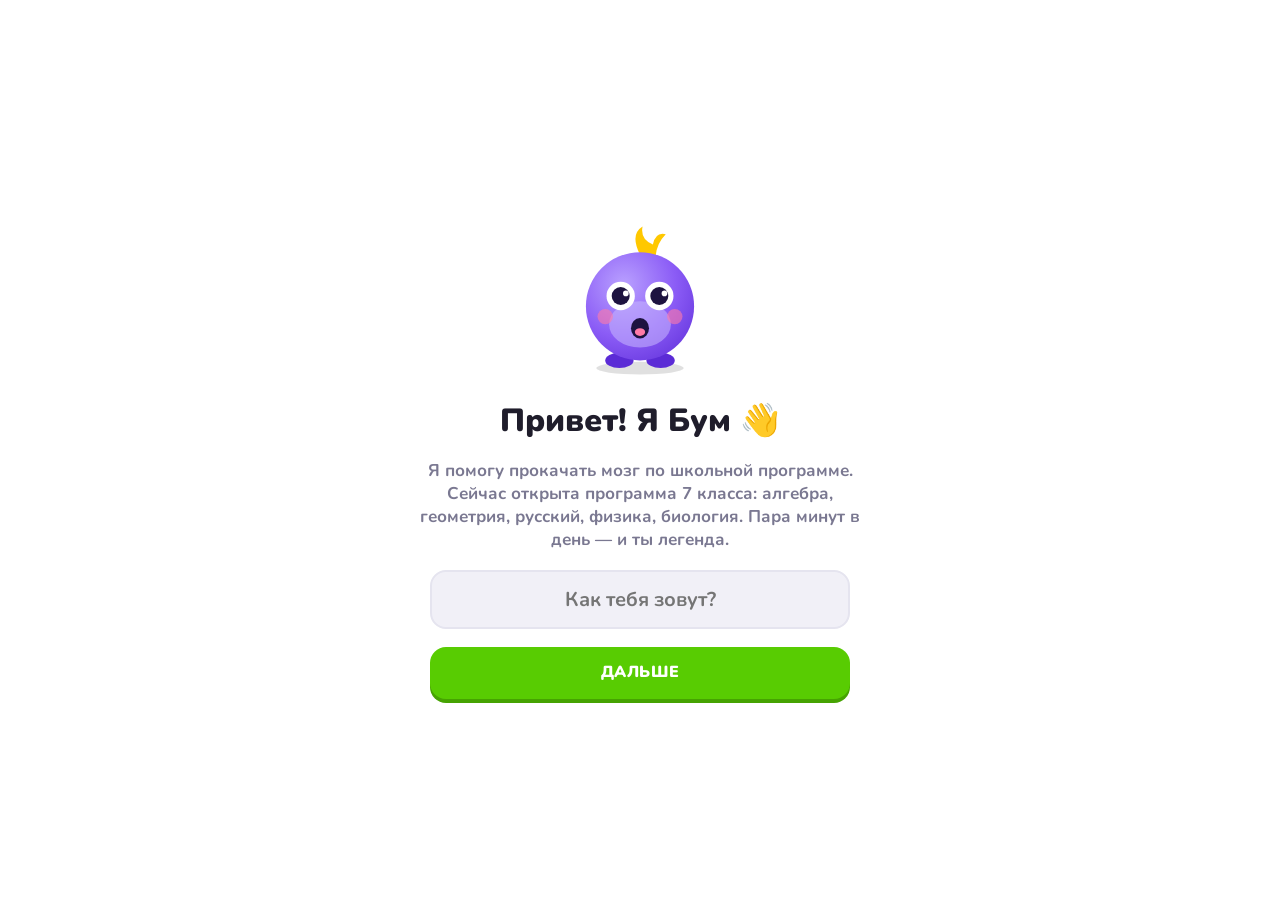
==== commit fff8ab89: "Обновление: диктант и формулы, промокод, приглашения (скоро), защита прогресса, исправления звука и " ====
--- a/index.html
+++ b/index.html
@@ -34,6 +34,8 @@
   <div id="toast-layer"></div>
 
   <script src="js/util.js"></script>
+  <script src="js/config.js"></script>
+  <script src="js/cloud.js"></script>
   <script src="js/content-math.js"></script>
   <script src="js/content-geometry.js"></script>
   <script src="js/content-russian.js"></script>
--- a/styles.css
+++ b/styles.css
@@ -62,6 +62,7 @@
   box-shadow: 0 4px 0 var(--cd); transition: transform .08s, box-shadow .08s, filter .15s;
 }
 .btn:hover:not(:disabled) { filter: brightness(1.06); }
+a.btn { display: inline-block; text-decoration: none; }
 .btn:active:not(:disabled) { transform: translateY(4px); box-shadow: 0 0 0 var(--cd); }
 .btn.big { width: 100%; padding: 15px 20px; font-size: 16px; }
 .btn.small { padding: 9px 14px; font-size: 13px; border-radius: 13px; }
@@ -532,6 +533,41 @@
 .tr-ex { color: var(--muted); font-size: 14px; }
 .review-none { padding: 16px; text-align: center; }
 .result .sec { text-align: left; }
+
+/* ===== Диктант и формулы ===== */
+.order.formula .tile { font-family: 'Cambria Math', 'Times New Roman', serif; font-size: 22px; font-weight: 700; min-width: 44px; text-align: center; }
+.order.dictation .tile { font-size: 17px; }
+
+/* ===== Плюс, приглашения, согласия ===== */
+.plus-card { padding: 18px 20px; display: flex; flex-direction: column; gap: 10px; margin: 6px 0 18px;
+  background: linear-gradient(140deg, color-mix(in srgb, #7c4dff 18%, var(--surface)), var(--surface) 70%);
+  border-color: color-mix(in srgb, #7c4dff 45%, var(--line)); }
+.plus-card.active { border-color: var(--gold); box-shadow: 0 4px 0 var(--gold-d); }
+.plus-head { display: flex; justify-content: space-between; align-items: center; gap: 10px; flex-wrap: wrap; }
+.plus-logo { font-size: 20px; font-weight: 900; color: #7c4dff; }
+.plus-left { font-size: 13px; font-weight: 900; color: var(--gold-d); background: color-mix(in srgb, var(--gold) 20%, transparent); padding: 3px 10px; border-radius: 99px; }
+.plus-perks { margin: 0; padding-left: 4px; list-style: none; display: grid; gap: 6px; font-size: 15px; }
+.plus-card small a { color: var(--blue); }
+.plus-badge { color: #7c4dff; }
+.invite-card { padding: 16px 18px; margin-top: 14px; display: flex; flex-direction: column; gap: 10px; align-items: flex-start; }
+.inv-head { display: flex; gap: 12px; align-items: flex-start; }
+.inv-ico { font-size: 30px; }
+.inv-head small { display: block; color: var(--muted); font-size: 13px; margin-top: 2px; }
+.inv-link code, .acc-id { display: block; font-size: 12px; background: var(--surface-2); padding: 8px 10px; border-radius: 10px; word-break: break-all; }
+.consent { display: flex; flex-direction: column; gap: 10px; width: 100%; max-width: 420px; text-align: left; font-size: 14px; color: var(--text); }
+.consent label { display: flex; gap: 10px; align-items: flex-start; line-height: 1.35; }
+.consent input { width: 20px; height: 20px; flex: none; margin-top: 1px; accent-color: var(--green); }
+.consent a { color: var(--blue); }
+.dlg { gap: 14px; max-width: 420px; }
+.dlg p { color: var(--text); }
+.dlg .name-inp { max-width: none; text-align: left; }
+.dlg-btns { display: flex; gap: 10px; justify-content: flex-end; flex-wrap: wrap; }
+.dlg-btns .btn { flex: 1; min-width: 120px; }
+.dlg .btn:not(.ghost):not(.red) { --c: var(--green); --cd: var(--green-d); }
+.dlg .btn.red { --c: var(--red); --cd: var(--red-d); }
+.dlg-bg { z-index: 90; }
+@media (min-width: 761px) { .dlg-bg { align-items: center; } }
+.small-inp { max-width: 220px; font-size: 16px; padding: 9px 12px; text-align: left; }
 
 /* ===== Режим разработчика ===== */
 .dev-tag { background: #222; color: #ffd84a; font-size: 11px; font-weight: 900; padding: 3px 7px; border-radius: 6px; letter-spacing: .08em; }
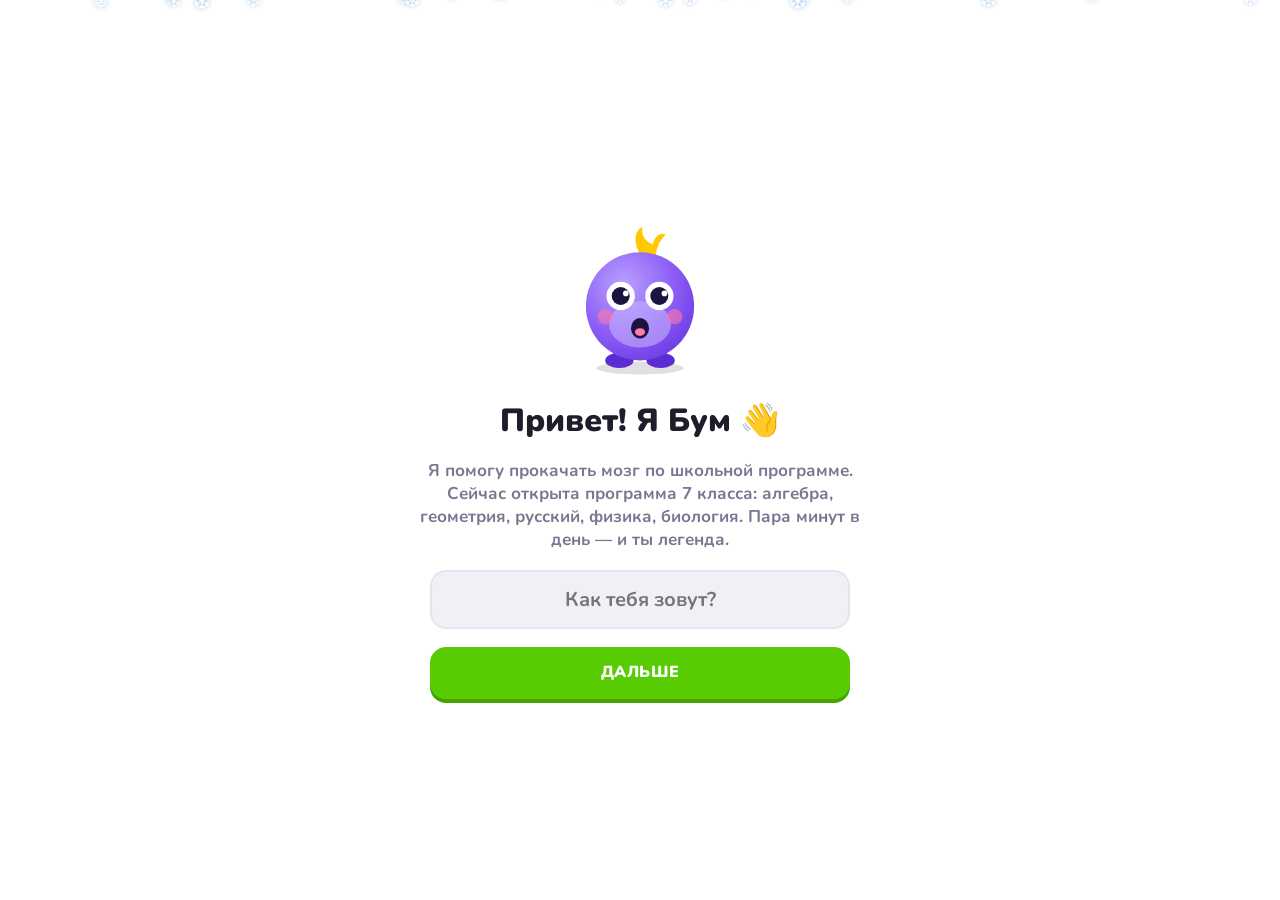
==== commit f885206c: "Обновление: перетаскивание, теория кратко/подробно, больше вариаций, новогодние наряды, Бум шутит Co" ====
--- a/index.html
+++ b/index.html
@@ -25,6 +25,7 @@
       <radialGradient id="mb-fire" cx="0.35" cy="0.3" r="0.8"><stop offset="0" stop-color="#ffd166"/><stop offset="0.55" stop-color="#ff7b29"/><stop offset="1" stop-color="#e03131"/></radialGradient>
       <radialGradient id="mb-ice" cx="0.35" cy="0.3" r="0.8"><stop offset="0" stop-color="#e7f5ff"/><stop offset="0.6" stop-color="#74c0fc"/><stop offset="1" stop-color="#339af0"/></radialGradient>
       <radialGradient id="mb-gold" cx="0.35" cy="0.3" r="0.8"><stop offset="0" stop-color="#fff3bf"/><stop offset="0.55" stop-color="#fcc419"/><stop offset="1" stop-color="#e09f00"/></radialGradient>
+      <radialGradient id="mb-snow" cx="0.35" cy="0.3" r="0.8"><stop offset="0" stop-color="#ffffff"/><stop offset="0.6" stop-color="#dcecfb"/><stop offset="1" stop-color="#a9cdee"/></radialGradient>
       <linearGradient id="lxLens" x1="0" y1="0" x2="1" y2="1"><stop offset="0" stop-color="#4dabf7"/><stop offset="1" stop-color="#7048e8"/></linearGradient>
       <radialGradient id="mb-galaxy" cx="0.35" cy="0.3" r="0.85"><stop offset="0" stop-color="#7b5cff"/><stop offset="0.5" stop-color="#3b1d9a"/><stop offset="1" stop-color="#120a3a"/></radialGradient>
     </defs>
@@ -41,7 +42,13 @@
   <script src="js/content-russian.js"></script>
   <script src="js/content-physics.js"></script>
   <script src="js/content-biology.js"></script>
+  <script src="js/theory-math.js"></script>
+  <script src="js/theory-geometry.js"></script>
+  <script src="js/theory-russian.js"></script>
+  <script src="js/theory-physics.js"></script>
+  <script src="js/theory-biology.js"></script>
   <script src="js/mascot.js"></script>
+  <script src="js/scene.js"></script>
   <script src="js/sound.js"></script>
   <script src="js/app.js"></script>
 </body>
--- a/styles.css
+++ b/styles.css
@@ -533,6 +533,101 @@
 .tr-ex { color: var(--muted); font-size: 14px; }
 .review-none { padding: 16px; text-align: center; }
 .result .sec { text-align: left; }
+
+/* ===== Пейзажи на карте уровней ===== */
+.unit[data-biome] .path { position: relative; overflow: hidden; border-radius: 26px; margin-top: 10px; padding: 64px 0 48px;
+  box-shadow: inset 0 0 0 3px rgba(255, 255, 255, .25), 0 6px 0 rgba(0, 0, 0, .08); isolation: isolate; }
+.path > .scene { position: absolute; inset: 0; z-index: -1; pointer-events: none; }
+.unit[data-biome] .node-row { z-index: 1; }
+.unit[data-biome] .node-stars { background: rgba(255, 255, 255, .85); padding: 1px 8px; border-radius: 99px; }
+.unit[data-biome] .node-stars span { color: #c9c4d8; }
+.unit[data-biome] .node.locked { background: #e9e6f2; box-shadow: 0 7px 0 #b9b3cb; }
+.scene .flow { animation: flow 2.4s linear infinite; }
+.scene .twinkle { animation: twinkle 2.2s ease-in-out infinite; }
+@keyframes flow { to { stroke-dashoffset: -36; } }
+@keyframes twinkle { 0%, 100% { opacity: .35; } 50% { opacity: 1; } }
+@media (prefers-color-scheme: dark) { :root:not([data-theme="light"]) .path > .scene { filter: brightness(.72) saturate(.9); } }
+:root[data-theme="dark"] .path > .scene { filter: brightness(.72) saturate(.9); }
+
+/* ===== Статистика разработчика ===== */
+.st-top { border: 0; padding: 4px 0 12px; }
+.st-empty { padding: 18px; display: flex; flex-direction: column; gap: 10px; }
+.st-tiles .sg b { font-size: 22px; }
+.st-bars { display: flex; flex-direction: column; gap: 8px; padding: 14px 16px; }
+.st-bar { display: grid; grid-template-columns: minmax(110px, 38%) 1fr auto; align-items: center; gap: 10px; font-size: 14px; }
+.st-bar i { height: 14px; border-radius: 99px; background: linear-gradient(90deg, var(--blue), var(--purple)); min-width: 3px; }
+.st-bar b { font-size: 14px; }
+.st-chart .bar { background: var(--blue); }
+
+.hello-m { cursor: pointer; }
+.hello-m.hop { animation: jump .5s cubic-bezier(.3, 1.6, .5, 1); }
+
+/* ===== Новый год ===== */
+.mascot .bulb { animation: twinkle 1.3s ease-in-out infinite; }
+.mascot .bulb:nth-child(2n) { animation-delay: -.45s; }
+.mascot .bulb:nth-child(3n) { animation-delay: -.9s; }
+.ny-tag { position: absolute; top: 8px; left: 8px; background: linear-gradient(90deg, #e53935, #2e9d4f); color: #fff; font-size: 10px; font-weight: 900;
+  text-transform: uppercase; letter-spacing: .05em; padding: 2px 7px; border-radius: 99px; }
+#snow { position: fixed; inset: 0; pointer-events: none; z-index: 5; overflow: hidden; }
+#snow i { position: absolute; top: -12px; color: #fff; text-shadow: 0 0 4px rgba(120, 170, 220, .8); animation: snowfall linear infinite; opacity: .85; font-style: normal; }
+@keyframes snowfall { to { transform: translate3d(var(--dx, 30px), 105vh, 0) rotate(360deg); } }
+@media (prefers-reduced-motion: reduce) { #snow { display: none; } }
+.ny-count { display: flex; align-items: center; gap: 12px; padding: 12px 16px; margin: 6px 0 16px; font-weight: 900;
+  background: linear-gradient(120deg, color-mix(in srgb, #e53935 14%, var(--surface)), color-mix(in srgb, #2e9d4f 14%, var(--surface))); }
+.ny-count span { font-size: 28px; }
+.boom-quote { position: relative; background: var(--surface-2); border-radius: 16px; padding: 12px 16px; font-size: 15px; max-width: 420px; text-align: left; }
+.boom-quote b { color: var(--purple); }
+
+/* ===== Теория: синие рамки определений (как в учебнике), переключатель кратко/подробно ===== */
+.def { margin: 10px 0 14px; padding: 12px 14px; border-radius: 14px; background: color-mix(in srgb, var(--blue) 9%, var(--surface));
+  border: 2px solid var(--blue); font-weight: 700; line-height: 1.5; position: relative; }
+.def b:first-child { color: var(--blue-d); }
+.def::before { content: 'Запомни'; position: absolute; top: -10px; left: 12px; background: var(--blue); color: #fff; font-size: 11px; font-weight: 900;
+  text-transform: uppercase; letter-spacing: .05em; padding: 1px 8px; border-radius: 99px; }
+.theory-tabs { width: 100%; margin: 2px 0 4px; }
+.theory-tabs button { flex: 1; font-size: 15px; }
+.theory-body h4 { margin: 14px 0 6px; font-size: 17px; }
+.theory-body table { width: 100%; border-collapse: collapse; margin: 8px 0 12px; font-size: 15px; }
+.theory-body th, .theory-body td { border: 1px solid var(--line); padding: 6px 8px; text-align: left; }
+.theory-body th { background: var(--surface-2); }
+.theory-body .note { background: color-mix(in srgb, var(--orange) 12%, var(--surface)); border-left: 5px solid var(--orange); padding: 10px 12px; border-radius: 10px; margin: 10px 0; }
+
+/* ===== Перетаскивание и большие области ===== */
+[data-drag] { touch-action: none; -webkit-user-select: none; user-select: none; cursor: grab; }
+body.is-dragging, body.is-dragging * { cursor: grabbing !important; -webkit-user-select: none; user-select: none; }
+.tile { transition: margin .14s ease; }
+.tile.dragging { opacity: .22; transform: scale(.96); }
+.tile.landing { visibility: hidden; }
+.tile.settle { animation: settle .32s ease-out; }
+.drag-ghost { box-shadow: 0 16px 30px rgba(0, 0, 0, .3) !important; border-color: var(--blue) !important; background: var(--surface) !important;
+  will-change: transform; animation: none !important; }
+@keyframes settle { 0% { transform: scale(1.14); } 55% { transform: scale(.94); } 100% { transform: scale(1); } }
+.tile.ins-before { margin-left: 38px; }
+.oans.ins-end { padding-right: 46px; }
+.oans { transition: padding .14s ease; }
+
+.sort { gap: 16px; }
+.spool .tile { padding: 12px 18px; font-size: 18px; }
+.sgroups { grid-template-columns: 1fr; gap: 14px; }
+.sgroup { min-height: 150px; padding: 14px; border-radius: 22px; display: flex; flex-direction: column; border-width: 3px;
+  background: color-mix(in srgb, var(--surface-2) 55%, transparent); transition: transform .15s, border-color .15s, background .15s; }
+.sgroup.over { border-color: var(--blue); border-style: solid; background: color-mix(in srgb, var(--blue) 16%, transparent); transform: scale(1.02); }
+.sg-title { font-size: 15px; margin-bottom: 10px; }
+.sg-items { flex: 1; align-content: flex-start; gap: 8px; min-height: 70px; }
+.sg-items .tile.small { font-size: 16px; padding: 9px 14px; }
+@media (min-width: 640px) {
+  .sgroups { grid-template-columns: repeat(auto-fit, minmax(210px, 1fr)); }
+  .sgroup { min-height: 200px; }
+}
+
+/* ===== Мем «6-7» ===== */
+.mascot .p67 { transform-box: fill-box; transform-origin: center; animation: six7 .7s ease-in-out infinite; }
+.mascot .p67-r { animation-delay: -.35s; }
+@keyframes six7 { 0%, 100% { transform: translateY(4px); } 50% { transform: translateY(-9px); } }
+.combo-badge.six7 { background: linear-gradient(90deg, #ff4b9b, #1cb0f6); font-size: 18px; letter-spacing: .04em; animation: popIn .35s, wobble .6s .35s ease-in-out 3; }
+.combo-badge.six7 span { display: inline-block; background: #fff; color: #1f1d2b; border-radius: 6px; padding: 0 6px; margin-right: 4px; animation: six7 .7s ease-in-out infinite; }
+.combo-badge.six7 span + span { animation-delay: -.35s; }
+@keyframes wobble { 0%, 100% { transform: rotate(0); } 25% { transform: rotate(-4deg); } 75% { transform: rotate(4deg); } }
 
 /* ===== Диктант и формулы ===== */
 .order.formula .tile { font-family: 'Cambria Math', 'Times New Roman', serif; font-size: 22px; font-weight: 700; min-width: 44px; text-align: center; }
@@ -656,6 +751,13 @@
   .seg { width: 100%; }
   .seg button { flex: 1; }
 }
+@media (max-width: 440px) {
+  /* узкий экран: прячем слово «Мозгобум», оставляем маскота — иначе сердца уезжают за край */
+  .topbar .brand span { display: none; }
+  .topbar { gap: 6px; }
+  .stats { gap: 2px; }
+  .stat { padding: 4px 5px; }
+}
 @media (max-width: 380px) {
   .opts.two { grid-template-columns: 1fr; }
   .rtile b { font-size: 20px; }
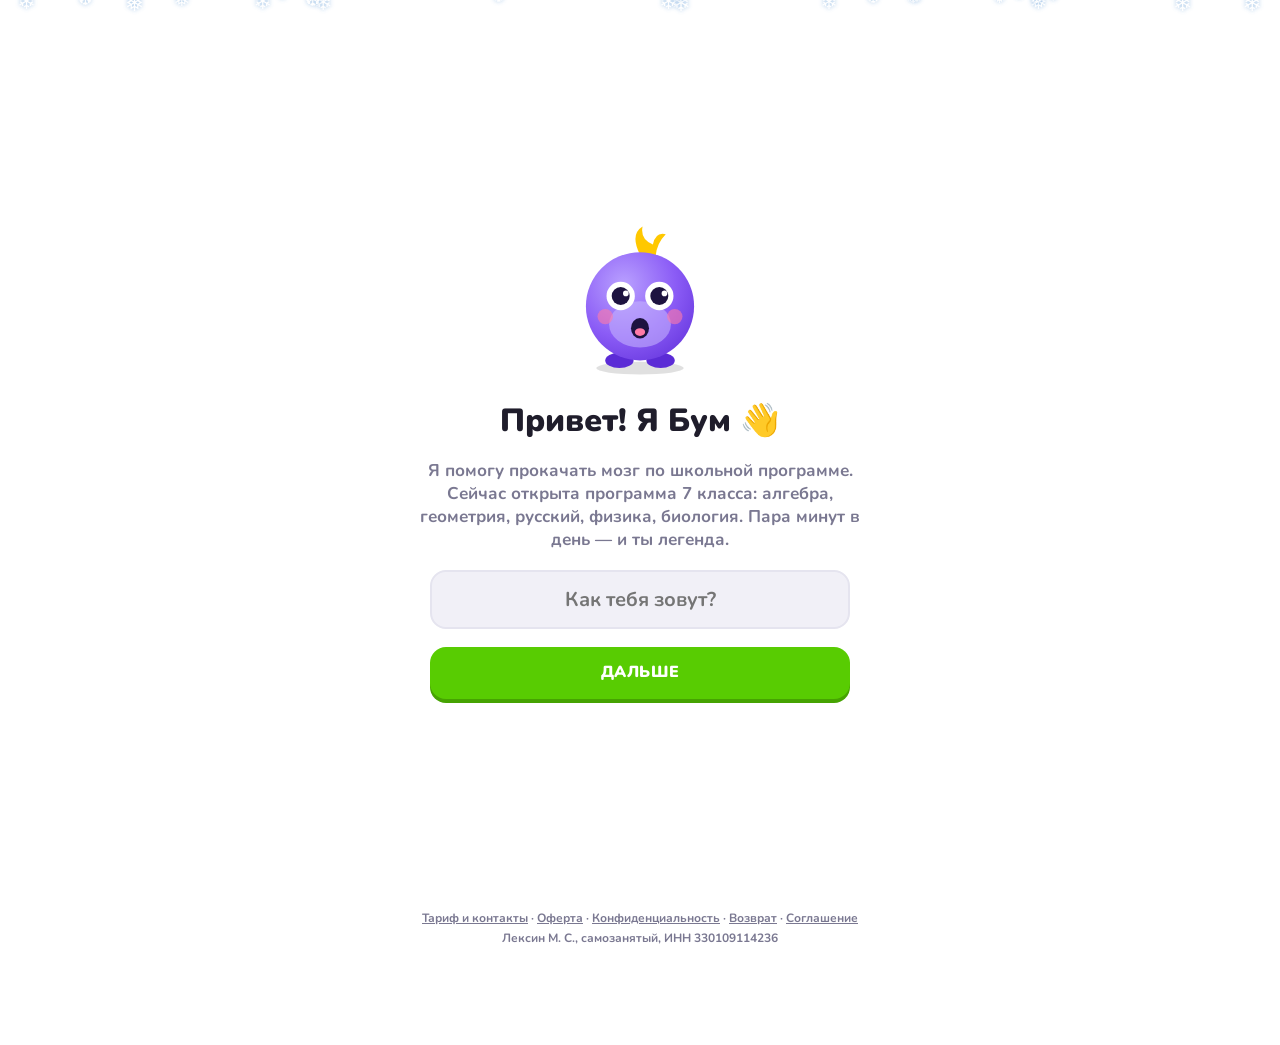
==== commit 074f6dbd: "Ссылки на документы и реквизиты внизу страницы Co-Authored-By: Claude Sonnet 5.5 <noreply@anthropic." ====
--- a/index.html
+++ b/index.html
@@ -31,6 +31,7 @@
     </defs>
   </svg>
   <div id="app"></div>
+  <footer class="site-foot"><a href="docs/contacts.html">Тариф и контакты</a> · <a href="docs/offer.html">Оферта</a> · <a href="docs/privacy.html">Конфиденциальность</a> · <a href="docs/refund.html">Возврат</a> · <a href="docs/terms.html">Соглашение</a><br>Лексин М. С., самозанятый, ИНН 330109114236</footer>
   <canvas id="confetti"></canvas>
   <div id="toast-layer"></div>
 
--- a/styles.css
+++ b/styles.css
@@ -266,6 +266,7 @@
 /* ===== Полноэкранные экраны ===== */
 .full-screen { max-width: 520px; margin: 0 auto; min-height: 100vh; padding: 40px 22px calc(30px + env(safe-area-inset-bottom)); display: flex; flex-direction: column;
   align-items: center; justify-content: center; gap: 18px; text-align: center; }
+.full-screen > * { flex-shrink: 0; max-width: 100%; }
 .full-screen h1 { font-size: 32px; }
 .full-screen p { color: var(--muted); font-size: 17px; }
 .big-mascot { width: 170px; }
@@ -387,7 +388,7 @@
 
 .x2-banner { margin: -6px 0 18px; text-align: center; padding: 10px; border-radius: 14px; color: #fff; font-weight: 900; background: linear-gradient(90deg, #ffb703, #fb5607); animation: glow 1.6s ease-in-out infinite; }
 .ach-pop.x2 { background: color-mix(in srgb, var(--orange) 16%, var(--surface)); color: var(--orange-d); }
-.ach-pop.chest { background: color-mix(in srgb, var(--gold) 22%, var(--surface)); color: #9a6a00; }
+.ach-pop.chest-note { background: color-mix(in srgb, var(--gold) 22%, var(--surface)); color: #9a6a00; }
 
 /* ===== Сундуки ===== */
 .map-chests { display: none; margin-bottom: 20px; }
@@ -762,3 +763,22 @@
   .opts.two { grid-template-columns: 1fr; }
   .rtile b { font-size: 20px; }
 }
+
+/* ===== Черновик под заданием ===== */
+.pad-box { margin-top: 14px; display: flex; flex-direction: column; gap: 10px; }
+.pad-toggle { align-self: flex-start; background: var(--surface-2); color: var(--muted); border: 2px solid var(--line); border-radius: 12px; padding: 7px 14px; font: inherit; font-size: 14px; font-weight: 800; cursor: pointer; }
+.pad-toggle.on { color: var(--purple); border-color: var(--purple); }
+.pad { border: 2px dashed var(--line); border-radius: 16px; background: var(--surface); overflow: hidden; }
+.pad-canvas { display: block; width: 100%; height: 240px; touch-action: none; cursor: crosshair; color: var(--text, #3c3c3c);
+  background-image: linear-gradient(var(--line) 1px, transparent 1px), linear-gradient(90deg, var(--line) 1px, transparent 1px); background-size: 24px 24px; background-position: -1px -1px; }
+.pad-tools { display: flex; gap: 10px; align-items: center; padding: 8px 12px; border-top: 2px solid var(--line); }
+.pad-color { width: 28px; height: 28px; border-radius: 50%; border: 3px solid transparent; background: var(--text, #3c3c3c); cursor: pointer; padding: 0; }
+.pad-color.on { border-color: var(--purple); box-shadow: 0 0 0 2px var(--surface) inset; }
+.pad-erase, .pad-clear { background: none; border: 2px solid var(--line); border-radius: 10px; padding: 3px 8px; font-size: 18px; cursor: pointer; }
+.pad-erase.on { border-color: var(--purple); }
+.pad-clear { margin-left: auto; }
+
+/* ===== Ссылки на документы внизу страницы ===== */
+.site-foot { text-align: center; font-size: 12px; line-height: 1.7; color: var(--muted); padding: 8px 16px calc(96px + env(safe-area-inset-bottom)); }
+.site-foot a { color: inherit; }
+.v-lesson .site-foot, .v-result .site-foot, .v-streak .site-foot, .v-fail .site-foot { display: none; }
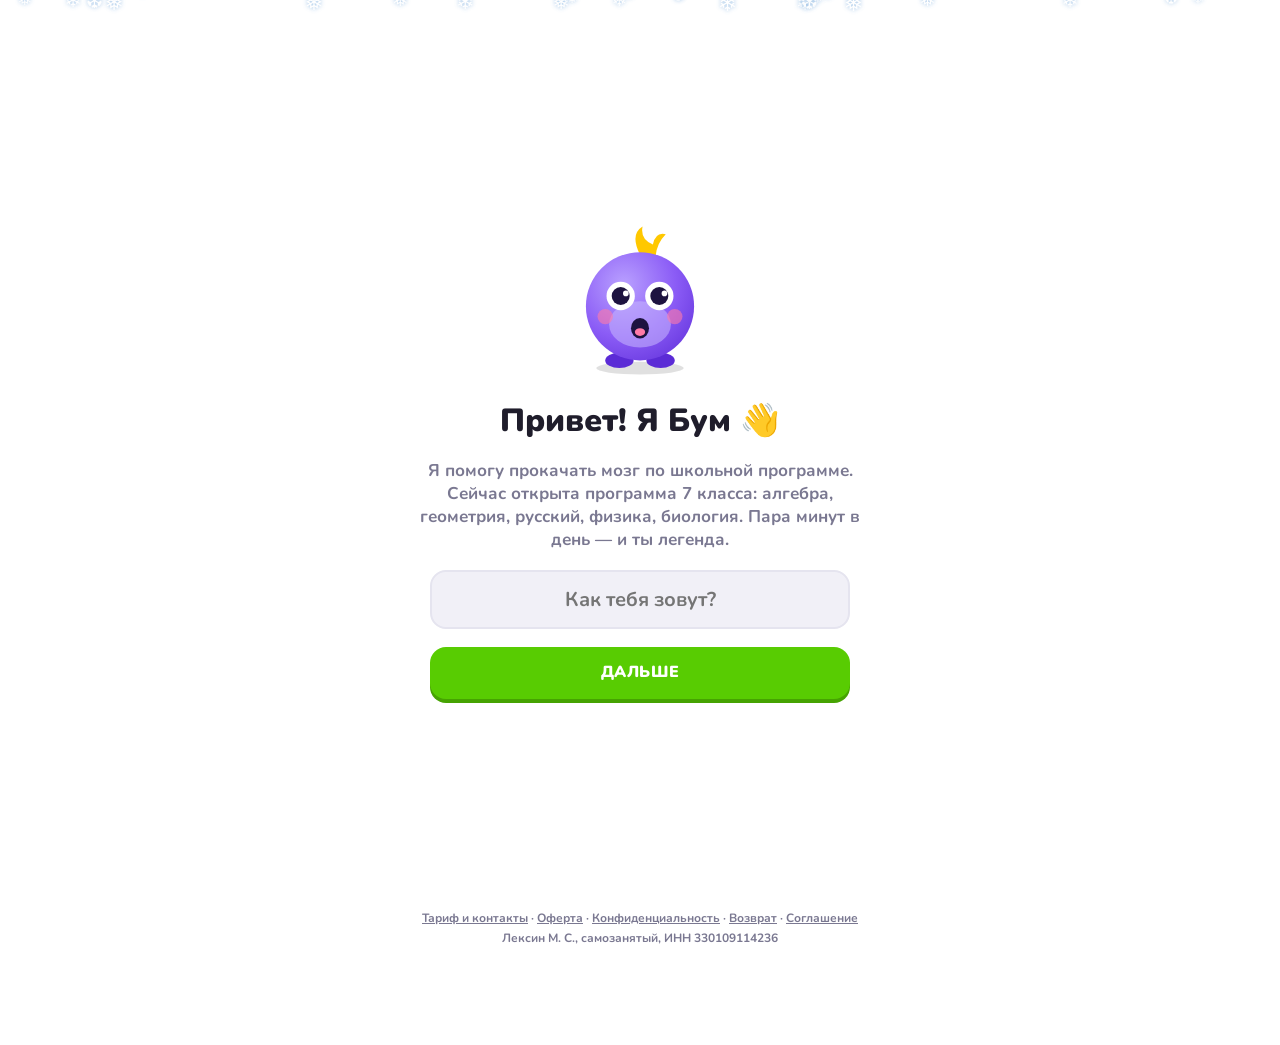
==== commit 61abddb9: "Панель владельца, серверные промокоды, мета-теги, резервная копия прогресса Co-Authored-By: Claude S" ====
--- a/index.html
+++ b/index.html
@@ -3,8 +3,21 @@
 <head>
   <meta charset="utf-8">
   <meta name="viewport" content="width=device-width, initial-scale=1, viewport-fit=cover">
-  <title>Мозгобум — 7 класс</title>
-  <meta name="description" content="Тренажёр школьной программы 7 класса в формате игры: уровни, серии дней, работа над ошибками.">
+  <title>Мозгобум — задания 7 класса в формате игры</title>
+  <meta name="description" content="Мозгобум — бесплатный тренажёр школьной программы 7 класса в формате игры: алгебра, геометрия, русский язык, физика, биология. Уровни, экзамены, тесты, серии дней и работа над ошибками.">
+  <link rel="canonical" href="https://maximlexin.github.io/mozgobum/">
+  <meta property="og:type" content="website">
+  <meta property="og:site_name" content="Мозгобум">
+  <meta property="og:title" content="Мозгобум — школьная программа в формате игры">
+  <meta property="og:description" content="Бесплатный тренажёр 7 класса: алгебра, геометрия, русский, физика, биология. Играй каждый день, копи серию и прокачивай мозг.">
+  <meta property="og:url" content="https://maximlexin.github.io/mozgobum/">
+  <meta property="og:image" content="https://maximlexin.github.io/mozgobum/icons/og.png">
+  <meta property="og:image:width" content="1200">
+  <meta property="og:image:height" content="630">
+  <meta property="og:locale" content="ru_RU">
+  <meta name="twitter:card" content="summary_large_image">
+  <meta name="twitter:title" content="Мозгобум — школьная программа в формате игры">
+  <meta name="twitter:image" content="https://maximlexin.github.io/mozgobum/icons/og.png">
   <meta name="theme-color" content="#7c4dff">
   <link rel="manifest" href="manifest.webmanifest">
   <link rel="icon" href="icons/icon.svg" type="image/svg+xml">
@@ -31,6 +44,7 @@
     </defs>
   </svg>
   <div id="app"></div>
+  <noscript><main style="max-width:640px;margin:40px auto;padding:0 16px;font-family:Arial,sans-serif"><h1>Мозгобум</h1><p>Бесплатный тренажёр школьной программы 7 класса в формате игры: алгебра, геометрия, русский язык, физика, биология. Уровни, экзамены, тесты, серии дней и работа над ошибками. Для работы игры нужен включённый JavaScript.</p></main></noscript>
   <footer class="site-foot"><a href="docs/contacts.html">Тариф и контакты</a> · <a href="docs/offer.html">Оферта</a> · <a href="docs/privacy.html">Конфиденциальность</a> · <a href="docs/refund.html">Возврат</a> · <a href="docs/terms.html">Соглашение</a><br>Лексин М. С., самозанятый, ИНН 330109114236</footer>
   <canvas id="confetti"></canvas>
   <div id="toast-layer"></div>
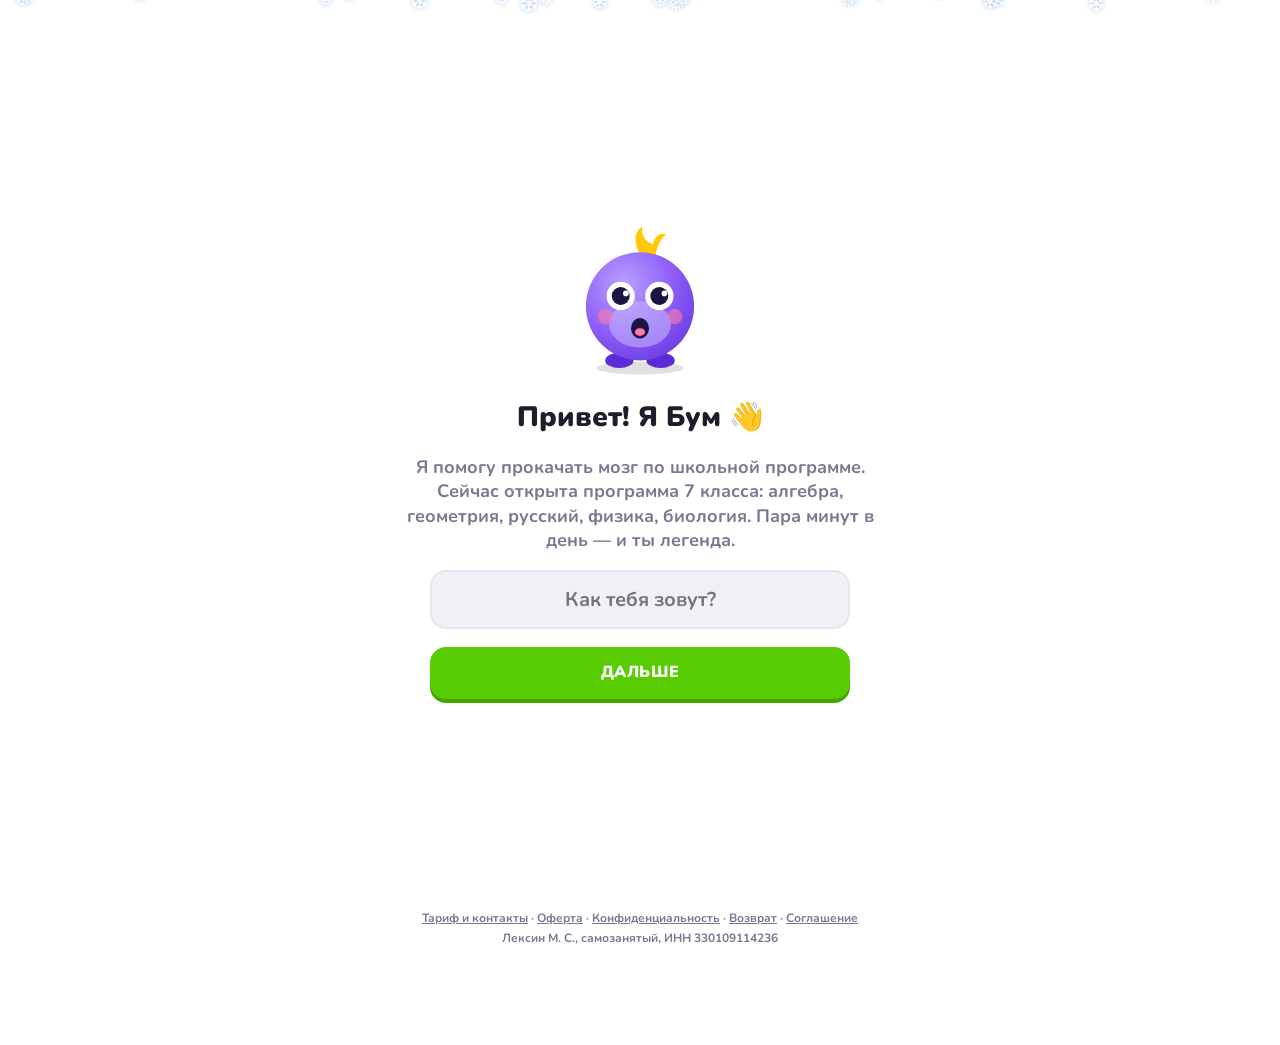
==== commit bd9b0a6a: "Облако отключено (сервер в Германии), шрифты на своём хостинге, поправлены тексты Co-Authored-By: Cl" ====
--- a/index.html
+++ b/index.html
@@ -24,9 +24,7 @@
   <link rel="apple-touch-icon" href="icons/icon-192.png">
   <meta name="apple-mobile-web-app-capable" content="yes">
   <meta name="mobile-web-app-capable" content="yes">
-  <link rel="preconnect" href="https://fonts.googleapis.com">
-  <link rel="preconnect" href="https://fonts.gstatic.com" crossorigin>
-  <link href="https://fonts.googleapis.com/css2?family=Nunito:wght@500;700;800;900&display=swap" rel="stylesheet">
+  <link rel="stylesheet" href="fonts/nunito.css">
   <link rel="stylesheet" href="styles.css">
 </head>
 <body>
--- a/fonts/nunito.css
+++ b/fonts/nunito.css
@@ -0,0 +1,5 @@
+/* Nunito (SIL OFL 1.1), свой хостинг: шрифты не грузятся с серверов Google, IP посетителей за границу не уходит */
+@font-face { font-family: 'Nunito'; font-style: normal; font-weight: 500 900; font-display: swap; src: url('nunito-cyrillic-ext.woff2') format('woff2'); unicode-range: U+0460-052F, U+1C80-1C8A, U+20B4, U+2DE0-2DFF, U+A640-A69F, U+FE2E-FE2F; }
+@font-face { font-family: 'Nunito'; font-style: normal; font-weight: 500 900; font-display: swap; src: url('nunito-cyrillic.woff2') format('woff2'); unicode-range: U+0301, U+0400-045F, U+0490-0491, U+04B0-04B1, U+2116; }
+@font-face { font-family: 'Nunito'; font-style: normal; font-weight: 500 900; font-display: swap; src: url('nunito-latin-ext.woff2') format('woff2'); unicode-range: U+0100-02BA, U+02BD-02C5, U+02C7-02CC, U+02CE-02D7, U+02DD-02FF, U+0304, U+0308, U+0329, U+1D00-1DBF, U+1E00-1E9F, U+1EF2-1EFF, U+2020, U+20A0-20AB, U+20AD-20C4, U+2113, U+2C60-2C7F, U+A720-A7FF; }
+@font-face { font-family: 'Nunito'; font-style: normal; font-weight: 500 900; font-display: swap; src: url('nunito-latin.woff2') format('woff2'); unicode-range: U+0000-00FF, U+0131, U+0152-0153, U+02BB-02BC, U+02C6, U+02DA, U+02DC, U+0304, U+0308, U+0329, U+2000-206F, U+20AC, U+2122, U+2191, U+2193, U+2212, U+2215, U+FEFF, U+FFFD; }
--- a/styles.css
+++ b/styles.css
@@ -1,3 +1,8 @@
+:root {
+  /* Шкалы интерфейса (см. ops/design/style-guide.md) */
+  --fs-xs: 12px; --fs-sm: 14px; --fs-md: 16px; --fs-lg: 18px; --fs-xl: 20px; --fs-2xl: 24px; --fs-3xl: 28px; --fs-4xl: 36px;
+  --r-sm: 8px; --r-md: 12px; --r-lg: 16px; --r-xl: 24px; --r-pill: 999px;
+}
 /* ===== Мозгобум ===== */
 :root {
   --bg: #f7f7fb;
@@ -37,7 +42,7 @@
 body {
   background: var(--bg); color: var(--text);
   font-family: 'Nunito', system-ui, -apple-system, 'Segoe UI', sans-serif; font-weight: 700;
-  font-size: 16px; line-height: 1.35; min-height: 100vh;
+  font-size: var(--fs-md); line-height: 1.35; min-height: 100vh;
 }
 button { font: inherit; color: inherit; cursor: pointer; border: 0; background: none; }
 button:disabled { cursor: not-allowed; }
@@ -57,15 +62,15 @@
 /* ===== Кнопки ===== */
 .btn {
   --c: var(--green); --cd: var(--green-d);
-  background: var(--c); color: #fff; border-radius: 16px; padding: 12px 20px;
-  font-weight: 900; text-transform: uppercase; letter-spacing: .04em; font-size: 15px;
+  background: var(--c); color: #fff; border-radius: var(--r-lg); padding: 12px 20px;
+  font-weight: 900; text-transform: uppercase; letter-spacing: .04em; font-size: var(--fs-md);
   box-shadow: 0 4px 0 var(--cd); transition: transform .08s, box-shadow .08s, filter .15s;
 }
 .btn:hover:not(:disabled) { filter: brightness(1.06); }
 a.btn { display: inline-block; text-decoration: none; }
 .btn:active:not(:disabled) { transform: translateY(4px); box-shadow: 0 0 0 var(--cd); }
-.btn.big { width: 100%; padding: 15px 20px; font-size: 16px; }
-.btn.small { padding: 9px 14px; font-size: 13px; border-radius: 13px; }
+.btn.big { width: 100%; padding: 15px 20px; font-size: var(--fs-md); }
+.btn.small { padding: 9px 14px; font-size: var(--fs-sm); border-radius: var(--r-md); }
 .btn.red { --c: var(--red); --cd: var(--red-d); }
 .btn.blue { --c: var(--blue); --cd: var(--blue-d); }
 .btn.gold { --c: var(--gold); --cd: var(--gold-d); color: #5a3d00; }
@@ -73,21 +78,21 @@
 .btn.gray { --c: var(--gray); --cd: var(--gray-d); color: var(--muted); }
 .btn.ghost { background: var(--surface); color: var(--blue); box-shadow: 0 4px 0 var(--line); border: 2px solid var(--line); }
 .btn:disabled { --c: var(--gray); --cd: var(--gray-d); color: var(--muted); }
-.link { color: var(--blue); font-weight: 900; font-size: 13px; text-transform: uppercase; }
+.link { color: var(--blue); font-weight: 900; font-size: var(--fs-sm); text-transform: uppercase; }
 
 .card { background: var(--surface); border: 2px solid var(--line); border-radius: var(--radius); }
 
 /* ===== Каркас ===== */
 .shell { display: grid; grid-template-columns: 240px minmax(0, 1fr) 340px; min-height: 100vh; }
 .sidebar { position: sticky; top: 0; height: 100vh; padding: 20px 14px; border-right: 2px solid var(--line); display: flex; flex-direction: column; gap: 6px; }
-.brand { display: flex; align-items: center; gap: 10px; font-size: 26px; font-weight: 900; color: var(--purple); padding: 4px 10px 18px; letter-spacing: -.02em; }
+.brand { display: flex; align-items: center; gap: 10px; font-size: var(--fs-3xl); font-weight: 900; color: var(--purple); padding: 4px 10px 18px; letter-spacing: -.02em; }
 .brand .mascot { width: 44px; height: 44px; }
-.nav-item { position: relative; display: flex; align-items: center; gap: 14px; padding: 11px 14px; border-radius: 14px; border: 2px solid transparent;
-  font-weight: 900; text-transform: uppercase; font-size: 14px; letter-spacing: .03em; color: var(--muted); text-align: left; }
-.nav-item .ico { font-size: 26px; width: 32px; text-align: center; }
+.nav-item { position: relative; display: flex; align-items: center; gap: 14px; padding: 11px 14px; border-radius: var(--r-md); border: 2px solid transparent;
+  font-weight: 900; text-transform: uppercase; font-size: var(--fs-sm); letter-spacing: .03em; color: var(--muted); text-align: left; }
+.nav-item .ico { font-size: var(--fs-3xl); width: 32px; text-align: center; }
 .nav-item:hover { background: var(--surface-2); }
 .nav-item.active { color: var(--blue); background: color-mix(in srgb, var(--blue) 12%, transparent); border-color: color-mix(in srgb, var(--blue) 45%, transparent); }
-.badge { margin-left: auto; background: var(--red); color: #fff; border-radius: 999px; font-size: 12px; min-width: 22px; height: 22px; display: inline-grid; place-items: center; padding: 0 6px; }
+.badge { margin-left: auto; background: var(--red); color: #fff; border-radius: var(--r-pill); font-size: var(--fs-xs); min-width: 22px; height: 22px; display: inline-grid; place-items: center; padding: 0 6px; }
 .main { min-width: 0; max-width: 640px; width: 100%; margin: 0 auto; padding: 0 20px 40px; }
 .rail { position: sticky; top: 0; height: 100vh; overflow: auto; padding: 22px 22px 22px 0; display: flex; flex-direction: column; gap: 16px; padding-top: 86px; }
 .tabbar { display: none; }
@@ -96,9 +101,9 @@
 .topbar { position: sticky; top: 0; z-index: 20; background: color-mix(in srgb, var(--bg) 88%, transparent); backdrop-filter: blur(8px);
   display: flex; align-items: center; justify-content: flex-end; padding: 14px 0; gap: 10px; }
 .stats { display: flex; gap: 6px; align-items: center; }
-.stat { display: flex; align-items: center; gap: 5px; padding: 6px 10px; border-radius: 12px; font-size: 17px; font-weight: 900; }
+.stat { display: flex; align-items: center; gap: 5px; padding: 6px 10px; border-radius: var(--r-md); font-size: var(--fs-lg); font-weight: 900; }
 .stat:hover { background: var(--surface-2); }
-.stat .ico { font-size: 20px; }
+.stat .ico { font-size: var(--fs-xl); }
 .stat.streak { color: var(--muted); }
 .stat.streak .ico { filter: grayscale(1); opacity: .6; }
 .stat.streak.on { color: var(--orange); }
@@ -108,108 +113,108 @@
 
 .ring-bg { fill: none; stroke: var(--line); stroke-width: 4; }
 .ring-fg { fill: none; stroke: var(--orange); stroke-width: 4; stroke-linecap: round; transform: rotate(-90deg); transform-origin: 50% 50%; transition: stroke-dashoffset .6s; }
-.ring text { font-size: 10px; font-weight: 900; fill: var(--orange); }
+.ring text { font-size: var(--fs-xs); font-weight: 900; fill: var(--orange); }
 
 /* виджеты справа */
 .widget { padding: 16px 18px; display: flex; flex-direction: column; gap: 12px; }
-.w-head { display: flex; justify-content: space-between; align-items: center; font-size: 18px; font-weight: 900; }
+.w-head { display: flex; justify-content: space-between; align-items: center; font-size: var(--fs-lg); font-weight: 900; }
 .goal-line { display: flex; align-items: center; gap: 14px; }
 .goal-line small { display: block; color: var(--muted); }
-.mini-quest { display: flex; flex-direction: column; gap: 6px; font-size: 14px; }
-.pbar { height: 12px; background: var(--surface-2); border-radius: 99px; overflow: hidden; position: relative; }
-.pbar > div { height: 100%; background: var(--gold); border-radius: 99px; transition: width .5s; }
+.mini-quest { display: flex; flex-direction: column; gap: 6px; font-size: var(--fs-sm); }
+.pbar { height: 12px; background: var(--surface-2); border-radius: var(--r-pill); overflow: hidden; position: relative; }
+.pbar > div { height: 100%; background: var(--gold); border-radius: var(--r-pill); transition: width .5s; }
 .pbar.big { height: 20px; }
-.pbar.big span { position: absolute; inset: 0; display: grid; place-items: center; font-size: 12px; font-weight: 900; color: #fff; text-shadow: 0 1px 2px rgba(0, 0, 0, .55); }
+.pbar.big span { position: absolute; inset: 0; display: grid; place-items: center; font-size: var(--fs-xs); font-weight: 900; color: #fff; text-shadow: 0 1px 2px rgba(0, 0, 0, .55); }
 .review-w { flex-direction: row; align-items: center; justify-content: space-between; }
 
 /* ===== Карта ===== */
 .subj-tabs { display: flex; gap: 8px; overflow-x: auto; padding: 4px 2px 12px; scrollbar-width: none; }
 .subj-tabs::-webkit-scrollbar { display: none; }
-.subj { display: flex; align-items: center; gap: 8px; white-space: nowrap; padding: 10px 16px; border-radius: 14px; border: 2px solid var(--line);
-  background: var(--surface); font-weight: 900; box-shadow: 0 3px 0 var(--line); transition: transform .08s; }
-.subj span { font-size: 20px; }
-.subj.active { background: var(--c); color: #fff; border-color: var(--cd); box-shadow: 0 3px 0 var(--cd); }
+.subj { display: flex; align-items: center; gap: 8px; white-space: nowrap; padding: 10px 16px; border-radius: var(--r-md); border: 2px solid var(--line);
+  background: var(--surface); font-weight: 900; box-shadow: 0 4px 0 var(--line); transition: transform .08s; }
+.subj span { font-size: var(--fs-xl); }
+.subj.active { background: var(--c); color: #fff; border-color: var(--cd); box-shadow: 0 4px 0 var(--cd); }
 .subj:active { transform: translateY(3px); box-shadow: none; }
 
 .hello { display: flex; align-items: center; gap: 12px; margin: 6px 0 18px; }
 .hello-m { width: 74px; flex: none; animation: bob 3s ease-in-out infinite; }
-.bubble { position: relative; background: var(--surface); border: 2px solid var(--line); border-radius: 16px; padding: 12px 16px; font-size: 15px; }
+.bubble { position: relative; background: var(--surface); border: 2px solid var(--line); border-radius: var(--r-lg); padding: 12px 16px; font-size: var(--fs-md); }
 .bubble::before { content: ''; position: absolute; left: -9px; top: 50%; width: 14px; height: 14px; background: var(--surface);
   border-left: 2px solid var(--line); border-bottom: 2px solid var(--line); transform: translateY(-50%) rotate(45deg); }
 
 .unit { margin-bottom: 28px; }
 .unit-head { background: var(--c); color: #fff; border-radius: var(--radius); padding: 16px 20px; display: flex; justify-content: space-between; align-items: center; gap: 12px;
-  box-shadow: 0 5px 0 var(--cd); }
-.kicker { font-size: 13px; text-transform: uppercase; letter-spacing: .06em; opacity: .85; font-weight: 900; }
-.unit-head h3 { font-size: 22px; margin: 2px 0; }
-.unit-head p { font-size: 14px; opacity: .92; }
-.unit-prog { background: rgba(255, 255, 255, .22); border-radius: 12px; padding: 6px 12px; font-weight: 900; white-space: nowrap; }
+  box-shadow: 0 4px 0 var(--cd); }
+.kicker { font-size: var(--fs-sm); text-transform: uppercase; letter-spacing: .06em; opacity: .85; font-weight: 900; }
+.unit-head h3 { font-size: var(--fs-2xl); margin: 2px 0; }
+.unit-head p { font-size: var(--fs-sm); opacity: .92; }
+.unit-prog { background: rgba(255, 255, 255, .22); border-radius: var(--r-md); padding: 6px 12px; font-weight: 900; white-space: nowrap; }
 
 .path { display: flex; flex-direction: column; align-items: center; gap: 40px; padding: 56px 0 8px; }
 .node-row { position: relative; transform: translateX(var(--x)); display: flex; flex-direction: column; align-items: center; }
-.node { width: 74px; height: 70px; border-radius: 50%; background: var(--c); color: #fff; font-size: 30px; font-weight: 900;
+.node { width: 74px; height: 70px; border-radius: 50%; background: var(--c); color: #fff; font-size: var(--fs-3xl); font-weight: 900;
   box-shadow: 0 7px 0 var(--cd), 0 7px 0 3px rgba(0, 0, 0, .04); transition: transform .1s, box-shadow .1s; display: grid; place-items: center; }
 .node:active { transform: translateY(6px); box-shadow: 0 1px 0 var(--cd); }
 .node.done { background: var(--gold); box-shadow: 0 7px 0 var(--gold-d); color: #fff; }
-.node.locked { background: var(--gray); box-shadow: 0 7px 0 var(--gray-d); font-size: 24px; }
-.node.boss { width: 86px; height: 82px; font-size: 36px; border-radius: 28px; }
+.node.locked { background: var(--gray); box-shadow: 0 7px 0 var(--gray-d); font-size: var(--fs-2xl); }
+.node.boss { width: 86px; height: 82px; font-size: var(--fs-4xl); border-radius: var(--r-xl); }
 .node.boss.done { background: linear-gradient(135deg, #ffd84a, #ff9f1c); }
 .node.current { outline: 6px solid color-mix(in srgb, var(--c) 30%, transparent); outline-offset: 5px; animation: pulse 1.8s ease-in-out infinite; }
-.node-stars { margin-top: 10px; color: var(--gold); font-size: 15px; letter-spacing: 1px; }
+.node-stars { margin-top: 10px; color: var(--gold); font-size: var(--fs-md); letter-spacing: 1px; }
 .node-stars span { color: var(--line); }
-.start-bubble { position: absolute; top: -42px; background: var(--surface); color: var(--c); border: 2px solid var(--line); border-radius: 12px;
-  padding: 6px 12px; font-weight: 900; font-size: 14px; letter-spacing: .05em; animation: bob 1.6s ease-in-out infinite; white-space: nowrap; z-index: 2; }
+.start-bubble { position: absolute; top: -42px; background: var(--surface); color: var(--c); border: 2px solid var(--line); border-radius: var(--r-md);
+  padding: 6px 12px; font-weight: 900; font-size: var(--fs-sm); letter-spacing: .05em; animation: bob 1.6s ease-in-out infinite; white-space: nowrap; z-index: 2; }
 .start-bubble::after { content: ''; position: absolute; left: 50%; bottom: -8px; width: 12px; height: 12px; background: var(--surface);
   border-right: 2px solid var(--line); border-bottom: 2px solid var(--line); transform: translateX(-50%) rotate(45deg); }
 .node-mascot { position: absolute; top: -10px; width: 82px; animation: bob 2.4s ease-in-out infinite; pointer-events: none; }
 .node-mascot.left { right: 110px; }
 .node-mascot.right { left: 110px; }
-.finish-all { padding: 20px; text-align: center; font-size: 18px; }
+.finish-all { padding: 20px; text-align: center; font-size: var(--fs-lg); }
 
 /* карточка урока снизу */
 .sheet-bg { position: fixed; inset: 0; background: rgba(10, 8, 25, .45); z-index: 50; display: flex; align-items: flex-end; justify-content: center; animation: fade .2s; }
 .sheet { width: 100%; max-width: 520px; background: var(--surface); border-radius: 24px 24px 0 0; padding: 24px 22px calc(24px + env(safe-area-inset-bottom));
   display: flex; flex-direction: column; gap: 10px; animation: up .25s cubic-bezier(.2, .9, .3, 1.2); border-top: 6px solid var(--c); }
 .sheet .kicker { color: var(--c); opacity: 1; }
-.sheet h2 { font-size: 26px; }
+.sheet h2 { font-size: var(--fs-3xl); }
 .sheet p { color: var(--muted); }
 .sheet .btn { margin-top: 8px; }
 .sheet .btn:not(.gray) { --c: inherit; --cd: inherit; }
-.sheet-stars { color: var(--gold); font-size: 26px; letter-spacing: 3px; }
+.sheet-stars { color: var(--gold); font-size: var(--fs-3xl); letter-spacing: 3px; }
 .sheet-stars span { color: var(--line); }
-@media (min-width: 761px) { .sheet-bg { align-items: center; } .sheet { border-radius: 24px; } }
+@media (min-width: 761px) { .sheet-bg { align-items: center; } .sheet { border-radius: var(--r-xl); } }
 
 /* ===== Урок ===== */
 .v-lesson, .v-result, .v-streak, .v-fail, .v-onboard { background: var(--surface); }
 .lesson { max-width: 680px; margin: 0 auto; min-height: 100vh; display: flex; flex-direction: column; padding: 18px 20px 0; }
 .lesson-top { display: flex; align-items: center; gap: 14px; }
-.icon-btn { font-size: 22px; color: var(--muted); width: 40px; height: 40px; border-radius: 12px; }
+.icon-btn { font-size: var(--fs-2xl); color: var(--muted); width: 40px; height: 40px; border-radius: var(--r-md); }
 .icon-btn:hover { background: var(--surface-2); }
-.lbar { flex: 1; height: 18px; background: var(--surface-2); border-radius: 99px; overflow: hidden; }
-.lbar > div { height: 100%; background: linear-gradient(180deg, #7ee32b, var(--green)); border-radius: 99px; transition: width .45s cubic-bezier(.3, 1.4, .5, 1);
+.lbar { flex: 1; height: 18px; background: var(--surface-2); border-radius: var(--r-pill); overflow: hidden; }
+.lbar > div { height: 100%; background: linear-gradient(180deg, #7ee32b, var(--green)); border-radius: var(--r-pill); transition: width .45s cubic-bezier(.3, 1.4, .5, 1);
   position: relative; }
-.lbar > div::after { content: ''; position: absolute; left: 10px; right: 10px; top: 4px; height: 4px; border-radius: 99px; background: rgba(255, 255, 255, .45); }
+.lbar > div::after { content: ''; position: absolute; left: 10px; right: 10px; top: 4px; height: 4px; border-radius: var(--r-pill); background: rgba(255, 255, 255, .45); }
 .review .lbar > div { background: linear-gradient(180deg, #4fd0ff, var(--blue)); }
 .boss .lbar > div { background: linear-gradient(180deg, #ffd84a, var(--orange)); }
-.lhearts { color: var(--red); font-size: 18px; white-space: nowrap; }
+.lhearts { color: var(--red); font-size: var(--fs-lg); white-space: nowrap; }
 .combo-slot { height: 38px; display: flex; justify-content: center; align-items: center; }
-.combo-badge { background: linear-gradient(90deg, var(--orange), #ff5e3a); color: #fff; padding: 5px 14px; border-radius: 99px; font-weight: 900; animation: popIn .35s; }
+.combo-badge { background: linear-gradient(90deg, var(--orange), #ff5e3a); color: #fff; padding: 5px 14px; border-radius: var(--r-pill); font-weight: 900; animation: popIn .35s; }
 
 .qcard { flex: 1; display: flex; flex-direction: column; gap: 18px; padding-bottom: 170px; animation: slideIn .35s cubic-bezier(.2, .9, .3, 1); }
-.qtype { color: var(--purple); text-transform: uppercase; font-size: 13px; letter-spacing: .06em; font-weight: 900; }
+.qtype { color: var(--purple); text-transform: uppercase; font-size: var(--fs-sm); letter-spacing: .06em; font-weight: 900; }
 .q-head { display: flex; align-items: flex-start; gap: 14px; }
 .q-mascot { width: 76px; flex: none; margin-top: -4px; }
 .q-mascot.hop { animation: jump .6s cubic-bezier(.3, 1.6, .5, 1); }
 .qtext { flex: 1; min-width: 0; font-size: clamp(21px, 4.6vw, 28px); line-height: 1.3; }
 .qtext small { font-size: .7em; color: var(--muted); }
-.qtext .word { display: inline-block; margin-top: 10px; font-size: 1.15em; color: var(--purple); background: var(--surface-2); padding: 6px 14px; border-radius: 12px; }
+.qtext .word { display: inline-block; margin-top: 10px; font-size: 1.15em; color: var(--purple); background: var(--surface-2); padding: 6px 14px; border-radius: var(--r-md); }
 
 .opts { display: grid; gap: 12px; }
 .opts.two { grid-template-columns: 1fr 1fr; }
-.opt { display: flex; align-items: center; gap: 14px; text-align: left; padding: 14px 16px; border: 2px solid var(--line); border-radius: 16px;
-  background: var(--surface); box-shadow: 0 4px 0 var(--line); font-size: 18px; transition: transform .08s, box-shadow .08s, background .15s, border-color .15s; }
+.opt { display: flex; align-items: center; gap: 14px; text-align: left; padding: 14px 16px; border: 2px solid var(--line); border-radius: var(--r-lg);
+  background: var(--surface); box-shadow: 0 4px 0 var(--line); font-size: var(--fs-lg); transition: transform .08s, box-shadow .08s, background .15s, border-color .15s; }
 .opt:active:not(:disabled) { transform: translateY(4px); box-shadow: 0 0 0 var(--line); }
-.opt .key { flex: none; width: 30px; height: 30px; border: 2px solid var(--line); border-radius: 9px; display: grid; place-items: center; font-size: 14px; color: var(--muted); }
+.opt .key { flex: none; width: 30px; height: 30px; border: 2px solid var(--line); border-radius: var(--r-sm); display: grid; place-items: center; font-size: var(--fs-sm); color: var(--muted); }
 .opt.sel { border-color: var(--blue); background: color-mix(in srgb, var(--blue) 12%, var(--surface)); box-shadow: 0 4px 0 var(--blue); color: var(--blue-d); }
 .opt.sel .key { border-color: var(--blue); color: var(--blue); }
 .opt.right { border-color: var(--green); background: var(--ok-bg); box-shadow: 0 4px 0 var(--green); color: var(--ok-text); }
@@ -217,18 +222,18 @@
 .opt:disabled { cursor: default; }
 
 .inp-wrap { display: flex; align-items: center; gap: 10px; }
-.inp-wrap input { flex: 1; min-width: 0; font: inherit; font-size: 24px; font-weight: 900; padding: 14px 18px; border-radius: 16px; border: 2px solid var(--line);
+.inp-wrap input { flex: 1; min-width: 0; font: inherit; font-size: var(--fs-2xl); font-weight: 900; padding: 14px 18px; border-radius: var(--r-lg); border: 2px solid var(--line);
   background: var(--surface-2); color: var(--text); outline: none; transition: border-color .15s; }
 .inp-wrap input:focus { border-color: var(--blue); background: var(--surface); }
 .inp-wrap input.right { border-color: var(--green); background: var(--ok-bg); color: var(--ok-text); }
 .inp-wrap input.wrong { border-color: var(--red); background: var(--bad-bg); color: var(--bad-text); }
-.u-suf { font-size: 20px; color: var(--muted); font-weight: 900; }
-.neg-btn { width: 56px; height: 60px; border-radius: 16px; border: 2px solid var(--line); box-shadow: 0 4px 0 var(--line); font-size: 24px; font-weight: 900; background: var(--surface); }
+.u-suf { font-size: var(--fs-xl); color: var(--muted); font-weight: 900; }
+.neg-btn { width: 56px; height: 60px; border-radius: var(--r-lg); border: 2px solid var(--line); box-shadow: 0 4px 0 var(--line); font-size: var(--fs-2xl); font-weight: 900; background: var(--surface); }
 .neg-btn:active { transform: translateY(4px); box-shadow: none; }
 
 .match { display: grid; grid-template-columns: 1fr 1fr; gap: 12px; }
 .mcol { display: flex; flex-direction: column; gap: 12px; }
-.mbtn { padding: 14px 12px; min-height: 58px; border: 2px solid var(--line); border-radius: 16px; background: var(--surface); box-shadow: 0 4px 0 var(--line); font-size: 16px;
+.mbtn { padding: 14px 12px; min-height: 58px; border: 2px solid var(--line); border-radius: var(--r-lg); background: var(--surface); box-shadow: 0 4px 0 var(--line); font-size: var(--fs-md);
   transition: all .15s; }
 .mbtn.sel { border-color: var(--blue); background: color-mix(in srgb, var(--blue) 12%, var(--surface)); box-shadow: 0 4px 0 var(--blue); color: var(--blue-d); }
 .mbtn.gone { opacity: .35; pointer-events: none; border-color: var(--green); background: var(--ok-bg); box-shadow: none; transform: scale(.97); }
@@ -238,9 +243,9 @@
 .oans { min-height: 76px; border-bottom: 2px solid var(--line); border-top: 2px solid var(--line); padding: 12px 0; display: flex; flex-wrap: wrap; gap: 10px; align-items: center; }
 .oans.right { border-color: var(--green); }
 .oans.wrong { border-color: var(--red); animation: shake .4s; }
-.ohint { color: var(--muted); font-size: 15px; }
+.ohint { color: var(--muted); font-size: var(--fs-md); }
 .obank { display: flex; flex-wrap: wrap; gap: 10px; justify-content: center; }
-.tile { padding: 10px 16px; border: 2px solid var(--line); border-radius: 14px; background: var(--surface); box-shadow: 0 4px 0 var(--line); font-size: 18px; animation: popIn .2s; }
+.tile { padding: 10px 16px; border: 2px solid var(--line); border-radius: var(--r-md); background: var(--surface); box-shadow: 0 4px 0 var(--line); font-size: var(--fs-lg); animation: popIn .2s; }
 .tile.used { visibility: hidden; }
 
 /* подвал с проверкой */
@@ -252,12 +257,12 @@
 .lesson-foot:has(.fb.ok) { background: var(--ok-bg); border-color: transparent; }
 .lesson-foot:has(.fb.bad) { background: var(--bad-bg); border-color: transparent; }
 .fb-body { flex: 1; min-width: 0; display: flex; flex-direction: column; gap: 4px; }
-.fb-title { font-size: 22px; font-weight: 900; }
+.fb-title { font-size: var(--fs-2xl); font-weight: 900; }
 .fb.ok .fb-title { color: var(--ok-text); }
 .fb.bad .fb-title, .fb.bad .fb-ans { color: var(--bad-text); }
-.fb-ans { font-size: 16px; }
-.fb-ex { font-size: 15px; font-weight: 700; color: var(--text); opacity: .85; }
-.fb-note { font-size: 13px; color: var(--muted); }
+.fb-ans { font-size: var(--fs-md); }
+.fb-ex { font-size: var(--fs-md); font-weight: 700; color: var(--text); opacity: .85; }
+.fb-note { font-size: var(--fs-sm); color: var(--muted); }
 .fb.ok .btn { --c: var(--green); --cd: var(--green-d); }
 
 .qcard.pop { animation: pop .35s; }
@@ -267,70 +272,70 @@
 .full-screen { max-width: 520px; margin: 0 auto; min-height: 100vh; padding: 40px 22px calc(30px + env(safe-area-inset-bottom)); display: flex; flex-direction: column;
   align-items: center; justify-content: center; gap: 18px; text-align: center; }
 .full-screen > * { flex-shrink: 0; max-width: 100%; }
-.full-screen h1 { font-size: 32px; }
-.full-screen p { color: var(--muted); font-size: 17px; }
+.full-screen h1 { font-size: var(--fs-3xl); }
+.full-screen p { color: var(--muted); font-size: var(--fs-lg); }
 .big-mascot { width: 170px; }
 .big-mascot.jump { animation: jump 1s cubic-bezier(.3, 1.6, .5, 1) 2; }
 .result h1 { color: var(--gold-d); }
 .stars-big { display: flex; gap: 10px; font-size: 52px; color: var(--line); }
 .stars-big span.on { color: var(--gold); animation: starIn .5s cubic-bezier(.3, 1.8, .5, 1) both; text-shadow: 0 4px 0 var(--gold-d); }
 .tiles { display: grid; grid-template-columns: repeat(3, 1fr); gap: 10px; width: 100%; }
-.rtile { border-radius: 16px; border: 2px solid var(--c); background: var(--c); padding: 0 0 4px; overflow: hidden; display: flex; flex-direction: column; }
-.rtile span { color: #fff; font-size: 12px; text-transform: uppercase; letter-spacing: .05em; padding: 5px 0; font-weight: 900; }
-.rtile b { background: var(--surface); margin: 0 4px; border-radius: 12px; padding: 12px 0; font-size: 24px; color: var(--c); }
+.rtile { border-radius: var(--r-lg); border: 2px solid var(--c); background: var(--c); padding: 0 0 4px; overflow: hidden; display: flex; flex-direction: column; }
+.rtile span { color: #fff; font-size: var(--fs-xs); text-transform: uppercase; letter-spacing: .05em; padding: 5px 0; font-weight: 900; }
+.rtile b { background: var(--surface); margin: 0 4px; border-radius: var(--r-md); padding: 12px 0; font-size: var(--fs-2xl); color: var(--c); }
 .t-xp { --c: var(--gold); } .t-acc { --c: var(--green); } .t-time { --c: var(--blue); }
-.earned { font-size: 18px; color: var(--blue); }
-.ach-pop { background: color-mix(in srgb, var(--purple) 14%, var(--surface)); color: var(--purple); border-radius: 14px; padding: 10px 16px; animation: popIn .4s .4s both; }
+.earned { font-size: var(--fs-lg); color: var(--blue); }
+.ach-pop { background: color-mix(in srgb, var(--purple) 14%, var(--surface)); color: var(--purple); border-radius: var(--r-md); padding: 10px 16px; animation: popIn .4s .4s both; }
 .full-screen .btn.big { max-width: 420px; }
 
 .streak-screen .flame { font-size: 110px; animation: flame 1.2s ease-in-out infinite; filter: drop-shadow(0 8px 18px rgba(255, 120, 0, .45)); }
 .streak-num { font-size: 92px; font-weight: 900; color: var(--orange); line-height: .9; animation: popIn .5s .2s both; }
 .streak-screen h1 { color: var(--orange); }
-.week { display: flex; gap: 8px; background: var(--surface-2); padding: 14px; border-radius: 18px; }
-.wd { display: flex; flex-direction: column; align-items: center; gap: 6px; font-size: 13px; color: var(--muted); }
+.week { display: flex; gap: 8px; background: var(--surface-2); padding: 14px; border-radius: var(--r-lg); }
+.wd { display: flex; flex-direction: column; align-items: center; gap: 6px; font-size: var(--fs-sm); color: var(--muted); }
 .wd i { width: 34px; height: 34px; border-radius: 50%; background: var(--line); display: grid; place-items: center; font-style: normal; color: #fff; font-weight: 900; }
 .wd.on i { background: var(--orange); }
 .wd.today span { color: var(--orange); }
 .wd.future i { opacity: .45; }
 
 .fail h1 { color: var(--red); }
-.name-inp { width: 100%; max-width: 420px; font: inherit; font-size: 20px; text-align: center; padding: 14px; border-radius: 16px; border: 2px solid var(--line); background: var(--surface-2); color: var(--text); outline: none; }
+.name-inp { width: 100%; max-width: 420px; font: inherit; font-size: var(--fs-xl); text-align: center; padding: 14px; border-radius: var(--r-lg); border: 2px solid var(--line); background: var(--surface-2); color: var(--text); outline: none; }
 .name-inp:focus { border-color: var(--blue); }
 .goals { display: grid; gap: 10px; width: 100%; }
-.goal-card { display: flex; justify-content: space-between; align-items: center; padding: 16px 18px; border: 2px solid var(--line); border-radius: 16px; box-shadow: 0 4px 0 var(--line); font-size: 18px; }
-.goal-card span { color: var(--muted); font-size: 15px; }
+.goal-card { display: flex; justify-content: space-between; align-items: center; padding: 16px 18px; border: 2px solid var(--line); border-radius: var(--r-lg); box-shadow: 0 4px 0 var(--line); font-size: var(--fs-lg); }
+.goal-card span { color: var(--muted); font-size: var(--fs-md); }
 .goal-card.on { border-color: var(--blue); background: color-mix(in srgb, var(--blue) 12%, var(--surface)); box-shadow: 0 4px 0 var(--blue); color: var(--blue-d); }
 
 /* ===== Страницы ===== */
-.page-title { font-size: 28px; margin: 6px 0 8px; }
-.sec { font-size: 20px; margin: 26px 0 12px; }
+.page-title { font-size: var(--fs-3xl); margin: 6px 0 8px; }
+.sec { font-size: var(--fs-xl); margin: 26px 0 12px; }
 .review-hero { display: flex; gap: 18px; padding: 20px; align-items: center; margin-top: 14px; }
-.review-hero h2 { font-size: 22px; margin-bottom: 6px; }
-.review-hero p { color: var(--muted); font-size: 15px; margin-bottom: 14px; }
+.review-hero h2 { font-size: var(--fs-2xl); margin-bottom: 6px; }
+.review-hero p { color: var(--muted); font-size: var(--fs-md); margin-bottom: 14px; }
 .rh-m { width: 110px; flex: none; }
 .mlist { display: flex; flex-direction: column; gap: 8px; }
-.mrow { display: flex; align-items: center; gap: 12px; padding: 12px 14px; background: var(--surface); border: 2px solid var(--line); border-radius: 14px; font-size: 15px; }
-.mi { font-size: 20px; }
+.mrow { display: flex; align-items: center; gap: 12px; padding: 12px 14px; background: var(--surface); border: 2px solid var(--line); border-radius: var(--r-md); font-size: var(--fs-md); }
+.mi { font-size: var(--fs-xl); }
 .mq { flex: 1; min-width: 0; overflow: hidden; text-overflow: ellipsis; display: -webkit-box; -webkit-line-clamp: 2; -webkit-box-orient: vertical; }
-.mtag { font-size: 12px; padding: 4px 8px; border-radius: 8px; background: var(--surface-2); color: var(--muted); white-space: nowrap; }
+.mtag { font-size: var(--fs-xs); padding: 4px 8px; border-radius: var(--r-sm); background: var(--surface-2); color: var(--muted); white-space: nowrap; }
 .mtag.now { background: color-mix(in srgb, var(--red) 15%, var(--surface)); color: var(--red); }
 
 .quests { display: flex; flex-direction: column; gap: 12px; margin-top: 14px; }
 .quest { display: flex; align-items: center; gap: 14px; padding: 16px; }
-.q-ico { font-size: 34px; }
+.q-ico { font-size: var(--fs-4xl); }
 .quest.ready .q-ico { animation: wiggle 1s ease-in-out infinite; }
 .quest.claimed { opacity: .6; }
 .q-main { flex: 1; display: flex; flex-direction: column; gap: 8px; }
-.q-rew { color: var(--muted); font-size: 14px; white-space: nowrap; }
+.q-rew { color: var(--muted); font-size: var(--fs-sm); white-space: nowrap; }
 .ach-grid { display: grid; grid-template-columns: repeat(auto-fill, minmax(140px, 1fr)); gap: 10px; }
-.ach { background: var(--surface); border: 2px solid var(--line); border-radius: 16px; padding: 14px 10px; text-align: center; display: flex; flex-direction: column; gap: 4px; filter: grayscale(1); opacity: .5; }
+.ach { background: var(--surface); border: 2px solid var(--line); border-radius: var(--r-lg); padding: 14px 10px; text-align: center; display: flex; flex-direction: column; gap: 4px; filter: grayscale(1); opacity: .5; }
 .ach.got { filter: none; opacity: 1; border-color: var(--gold); box-shadow: 0 4px 0 var(--gold-d); }
-.a-ico { font-size: 34px; }
-.ach small { color: var(--muted); font-size: 12px; }
+.a-ico { font-size: var(--fs-4xl); }
+.ach small { color: var(--muted); font-size: var(--fs-xs); }
 
 .shop { display: flex; flex-direction: column; gap: 12px; margin-top: 14px; }
 .item { display: flex; align-items: center; gap: 14px; padding: 16px; }
-.i-ico { font-size: 38px; }
+.i-ico { font-size: var(--fs-4xl); }
 .i-main { flex: 1; display: flex; flex-direction: column; }
 .i-main small { color: var(--muted); }
 .hats { display: grid; grid-template-columns: repeat(auto-fill, minmax(150px, 1fr)); gap: 12px; }
@@ -340,30 +345,30 @@
 
 .profile-hero { display: flex; align-items: center; gap: 18px; padding: 20px; margin-top: 6px; }
 .ph-m { width: 110px; flex: none; }
-.profile-hero h1 { font-size: 28px; }
+.profile-hero h1 { font-size: var(--fs-3xl); }
 .stat-grid { display: grid; grid-template-columns: repeat(3, 1fr); gap: 10px; margin-top: 14px; }
 .sg { padding: 14px 10px; display: flex; flex-direction: column; align-items: center; gap: 2px; text-align: center; }
-.sg span { font-size: 26px; }
-.sg b { font-size: 24px; }
-.sg small { color: var(--muted); font-size: 12px; }
+.sg span { font-size: var(--fs-3xl); }
+.sg b { font-size: var(--fs-2xl); }
+.sg small { color: var(--muted); font-size: var(--fs-xs); }
 .chart { position: relative; display: flex; justify-content: space-around; align-items: flex-end; padding: 18px 10px 10px; height: 200px; }
 .bar-col { display: flex; flex-direction: column; align-items: center; gap: 4px; width: 12%; }
 .bar { width: 100%; max-width: 34px; background: var(--orange); border-radius: 8px 8px 4px 4px; transition: height .5s; }
-.bar-v { font-size: 12px; color: var(--muted); }
-.bar-col small { color: var(--muted); font-size: 12px; }
+.bar-v { font-size: var(--fs-xs); color: var(--muted); }
+.bar-col small { color: var(--muted); font-size: var(--fs-xs); }
 .goal-line-chart { position: absolute; left: 10px; right: 10px; border-top: 2px dashed color-mix(in srgb, var(--orange) 60%, transparent); }
-.goal-line-chart span { position: absolute; right: 0; top: -18px; font-size: 11px; color: var(--orange); }
+.goal-line-chart span { position: absolute; right: 0; top: -18px; font-size: var(--fs-xs); color: var(--orange); }
 .settings { padding: 6px 18px; }
 .set-row { display: flex; align-items: center; justify-content: space-between; gap: 12px; padding: 14px 0; border-bottom: 2px solid var(--line); flex-wrap: wrap; }
 .set-row:last-child { border-bottom: 0; }
 .set-row.col { flex-direction: column; align-items: stretch; }
 .row-btns { display: flex; gap: 10px; flex-wrap: wrap; }
-.export { width: 100%; height: 70px; font: 12px monospace; border-radius: 10px; border: 2px solid var(--line); background: var(--surface-2); color: var(--text); }
+.export { width: 100%; height: 70px; font: 12px monospace; border-radius: var(--r-md); border: 2px solid var(--line); background: var(--surface-2); color: var(--text); }
 .seg { display: flex; gap: 6px; flex-wrap: wrap; }
-.seg button { padding: 8px 10px; border-radius: 12px; border: 2px solid var(--line); display: flex; flex-direction: column; align-items: center; font-size: 13px; line-height: 1.1; }
-.seg button small { color: var(--muted); font-size: 11px; }
+.seg button { padding: 8px 10px; border-radius: var(--r-md); border: 2px solid var(--line); display: flex; flex-direction: column; align-items: center; font-size: var(--fs-sm); line-height: 1.1; }
+.seg button small { color: var(--muted); font-size: var(--fs-xs); }
 .seg button.on { border-color: var(--blue); color: var(--blue); background: color-mix(in srgb, var(--blue) 10%, var(--surface)); }
-.toggle { width: 54px; height: 32px; border-radius: 99px; background: var(--gray); position: relative; transition: background .2s; }
+.toggle { width: 54px; height: 32px; border-radius: var(--r-pill); background: var(--gray); position: relative; transition: background .2s; }
 .toggle i { position: absolute; top: 4px; left: 4px; width: 24px; height: 24px; border-radius: 50%; background: #fff; transition: left .2s; box-shadow: 0 2px 4px rgba(0, 0, 0, .2); }
 .toggle.on { background: var(--green); }
 .toggle.on i { left: 26px; }
@@ -371,22 +376,22 @@
 /* ===== Бустеры ===== */
 .boost-chips { display: flex; gap: 8px; justify-content: flex-end; min-height: 0; margin-top: 8px; }
 .boost-chips:empty { display: none; }
-.chip { font-size: 13px; font-weight: 900; padding: 4px 10px; border-radius: 99px; background: var(--surface-2); }
+.chip { font-size: var(--fs-sm); font-weight: 900; padding: 4px 10px; border-radius: var(--r-pill); background: var(--surface-2); }
 .chip.x2 { background: linear-gradient(90deg, #ffb703, #fb5607); color: #fff; animation: glow 1.6s ease-in-out infinite; }
 .chip.shield { color: var(--blue); }
-.boost-btn { align-self: center; margin-top: 4px; padding: 9px 16px; border-radius: 99px; border: 2px dashed color-mix(in srgb, var(--purple) 55%, transparent);
-  color: var(--purple); font-weight: 900; font-size: 14px; background: color-mix(in srgb, var(--purple) 8%, transparent); }
-.boost-btn b { background: var(--purple); color: #fff; border-radius: 99px; padding: 1px 8px; margin-left: 4px; }
+.boost-btn { align-self: center; margin-top: 4px; padding: 9px 16px; border-radius: var(--r-pill); border: 2px dashed color-mix(in srgb, var(--purple) 55%, transparent);
+  color: var(--purple); font-weight: 900; font-size: var(--fs-sm); background: color-mix(in srgb, var(--purple) 8%, transparent); }
+.boost-btn b { background: var(--purple); color: #fff; border-radius: var(--r-pill); padding: 1px 8px; margin-left: 4px; }
 .boost-btn:disabled { opacity: .45; }
 .qbody { display: flex; flex-direction: column; gap: 12px; }
 .opt.gone { opacity: .25; transform: scale(.96); box-shadow: none; transition: all .3s; }
-.fb-shield { font-size: 15px; color: var(--blue); font-weight: 900; }
+.fb-shield { font-size: var(--fs-md); color: var(--blue); font-weight: 900; }
 .next-btn { position: relative; overflow: hidden; }
 .auto-bar { position: absolute; left: 0; bottom: 0; height: 5px; width: 100%; background: rgba(255, 255, 255, .55); transform-origin: left; animation: autobar linear forwards; }
 @keyframes autobar { from { transform: scaleX(0); } to { transform: scaleX(1); } }
 @keyframes glow { 0%, 100% { box-shadow: 0 0 0 rgba(251, 86, 7, 0); } 50% { box-shadow: 0 0 14px rgba(251, 86, 7, .6); } }
 
-.x2-banner { margin: -6px 0 18px; text-align: center; padding: 10px; border-radius: 14px; color: #fff; font-weight: 900; background: linear-gradient(90deg, #ffb703, #fb5607); animation: glow 1.6s ease-in-out infinite; }
+.x2-banner { margin: -6px 0 18px; text-align: center; padding: 10px; border-radius: var(--r-md); color: #fff; font-weight: 900; background: linear-gradient(90deg, #ffb703, #fb5607); animation: glow 1.6s ease-in-out infinite; }
 .ach-pop.x2 { background: color-mix(in srgb, var(--orange) 16%, var(--surface)); color: var(--orange-d); }
 .ach-pop.chest-note { background: color-mix(in srgb, var(--gold) 22%, var(--surface)); color: #9a6a00; }
 
@@ -394,67 +399,67 @@
 .map-chests { display: none; margin-bottom: 20px; }
 .chests { padding: 14px 18px 12px; display: flex; flex-direction: column; gap: 10px; }
 .ch-head { display: flex; justify-content: space-between; align-items: baseline; }
-.ch-head b { font-size: 17px; }
-.ch-head span { color: var(--muted); font-size: 14px; }
-.ch-track { position: relative; height: 14px; background: var(--surface-2); border-radius: 99px; margin: 16px 22px 26px 4px; }
-.ch-fill { height: 100%; border-radius: 99px; background: linear-gradient(90deg, #ffd84a, var(--orange)); transition: width .6s; }
-.chest { position: absolute; top: 50%; transform: translate(-50%, -50%); width: 42px; height: 42px; border-radius: 14px; background: var(--surface);
-  border: 3px solid var(--cc); display: grid; place-items: center; box-shadow: 0 3px 0 var(--cc); }
-.chest span { font-size: 22px; line-height: 1; }
-.chest small { position: absolute; top: 44px; font-size: 11px; color: var(--muted); white-space: nowrap; }
+.ch-head b { font-size: var(--fs-lg); }
+.ch-head span { color: var(--muted); font-size: var(--fs-sm); }
+.ch-track { position: relative; height: 14px; background: var(--surface-2); border-radius: var(--r-pill); margin: 16px 22px 26px 4px; }
+.ch-fill { height: 100%; border-radius: var(--r-pill); background: linear-gradient(90deg, #ffd84a, var(--orange)); transition: width .6s; }
+.chest { position: absolute; top: 50%; transform: translate(-50%, -50%); width: 42px; height: 42px; border-radius: var(--r-md); background: var(--surface);
+  border: 3px solid var(--cc); display: grid; place-items: center; box-shadow: 0 4px 0 var(--cc); }
+.chest span { font-size: var(--fs-2xl); line-height: 1; }
+.chest small { position: absolute; top: 44px; font-size: var(--fs-xs); color: var(--muted); white-space: nowrap; }
 .chest.locked span { filter: grayscale(1); opacity: .45; }
 .chest.opened { background: var(--cc); color: #fff; font-weight: 900; }
-.chest.opened span { font-size: 18px; }
+.chest.opened span { font-size: var(--fs-lg); }
 .chest.ready { animation: chestReady 1s ease-in-out infinite; background: color-mix(in srgb, var(--cc) 25%, var(--surface)); }
 @keyframes chestReady { 0%, 100% { transform: translate(-50%, -50%) rotate(0) scale(1); } 25% { transform: translate(-50%, -50%) rotate(-12deg) scale(1.12); } 75% { transform: translate(-50%, -50%) rotate(12deg) scale(1.12); } }
-.ch-note { font-size: 13px; color: var(--muted); }
+.ch-note { font-size: var(--fs-sm); color: var(--muted); }
 .chest-modal { align-items: center; text-align: center; border-top-color: var(--cc); }
 .big-chest { font-size: 90px; animation: chestOpen 0.7s cubic-bezier(.3, 1.6, .5, 1); filter: drop-shadow(0 10px 20px rgba(255, 200, 0, .45)); }
 @keyframes chestOpen { 0% { transform: scale(.3) rotate(-20deg); } 40% { transform: scale(1.1) rotate(10deg); } 60% { transform: rotate(-8deg); } 100% { transform: none; } }
 .rewards { display: flex; flex-direction: column; gap: 8px; width: 100%; margin: 6px 0; }
-.reward { display: flex; align-items: center; gap: 12px; padding: 10px 14px; border-radius: 14px; background: var(--surface-2); animation: popIn .45s both; text-align: left; }
-.rw-i { font-size: 28px; }
+.reward { display: flex; align-items: center; gap: 12px; padding: 10px 14px; border-radius: var(--r-md); background: var(--surface-2); animation: popIn .45s both; text-align: left; }
+.rw-i { font-size: var(--fs-3xl); }
 .rw-m { width: 56px; }
 
 /* ===== Инвентарь и гардероб ===== */
 .inventory { display: flex; align-items: center; gap: 14px; padding: 14px 16px; flex-wrap: wrap; }
 .inv { display: flex; flex-direction: column; align-items: center; min-width: 64px; }
-.inv-i { font-size: 26px; }
-.inv b { font-size: 18px; }
-.inv small { color: var(--muted); font-size: 11px; text-align: center; }
+.inv-i { font-size: var(--fs-3xl); }
+.inv b { font-size: var(--fs-lg); }
+.inv small { color: var(--muted); font-size: var(--fs-xs); text-align: center; }
 .inventory .btn { margin-left: auto; }
 .ward-top { display: flex; align-items: center; gap: 18px; padding: 16px; margin-bottom: 12px; flex-wrap: wrap; }
 .ward-m { width: 110px; flex: none; }
 .ward-tabs { flex: 1; }
-.ward-tabs button { flex: 1; font-size: 20px; }
+.ward-tabs button { flex: 1; font-size: var(--fs-xl); }
 .hat { position: relative; }
 .hat.rare { background: linear-gradient(160deg, color-mix(in srgb, var(--purple) 14%, var(--surface)), var(--surface)); border-color: color-mix(in srgb, var(--purple) 45%, var(--line)); }
-.rare-tag { position: absolute; top: 8px; right: 8px; font-size: 10px; text-transform: uppercase; letter-spacing: .05em; background: var(--purple); color: #fff; padding: 2px 7px; border-radius: 99px; }
+.rare-tag { position: absolute; top: 8px; right: 8px; font-size: var(--fs-xs); text-transform: uppercase; letter-spacing: .05em; background: var(--purple); color: #fff; padding: 2px 7px; border-radius: var(--r-pill); }
 .rare-tag.secret { background: linear-gradient(90deg, #e0a800, #7048e8); }
-.hat.set b { font-size: 15px; }
-.hat.set s { opacity: .6; font-size: 11px; margin-left: 4px; }
+.hat.set b { font-size: var(--fs-md); }
+.hat.set s { opacity: .6; font-size: var(--fs-xs); margin-left: 4px; }
 .ph-m { cursor: pointer; }
 .ph-m.hop { animation: jump .5s cubic-bezier(.3, 1.6, .5, 1); }
-.ward-tabs button small { font-size: 10px; }
-.rare-note { font-size: 12px; color: var(--purple); text-align: center; }
+.ward-tabs button small { font-size: var(--fs-xs); }
+.rare-note { font-size: var(--fs-xs); color: var(--purple); text-align: center; }
 .hat b { text-align: center; }
 
 /* ===== Новые типы заданий ===== */
 .tf { display: grid; grid-template-columns: 1fr 1fr; gap: 14px; }
-.tf-btn { display: flex; flex-direction: column; align-items: center; gap: 6px; padding: 22px 10px; border-radius: 20px; font-size: 20px; font-weight: 900;
-  border: 2px solid var(--line); background: var(--surface); box-shadow: 0 5px 0 var(--line); transition: transform .08s, box-shadow .08s; }
-.tf-btn span { font-size: 38px; line-height: 1; }
+.tf-btn { display: flex; flex-direction: column; align-items: center; gap: 6px; padding: 22px 10px; border-radius: var(--r-lg); font-size: var(--fs-xl); font-weight: 900;
+  border: 2px solid var(--line); background: var(--surface); box-shadow: 0 4px 0 var(--line); transition: transform .08s, box-shadow .08s; }
+.tf-btn span { font-size: var(--fs-4xl); line-height: 1; }
 .tf-btn.yes span { color: var(--green); }
 .tf-btn.no span { color: var(--red); }
 .tf-btn:active:not(:disabled) { transform: translateY(5px); box-shadow: none; }
-.tf-btn.right { border-color: var(--green); background: var(--ok-bg); box-shadow: 0 5px 0 var(--green); color: var(--ok-text); }
-.tf-btn.wrong { border-color: var(--red); background: var(--bad-bg); box-shadow: 0 5px 0 var(--red); color: var(--bad-text); animation: shake .4s; }
+.tf-btn.right { border-color: var(--green); background: var(--ok-bg); box-shadow: 0 4px 0 var(--green); color: var(--ok-text); }
+.tf-btn.wrong { border-color: var(--red); background: var(--bad-bg); box-shadow: 0 4px 0 var(--red); color: var(--bad-text); animation: shake .4s; }
 .tf-btn.dim { opacity: .4; }
 
-.find { display: flex; flex-wrap: wrap; gap: 8px; font-size: 20px; }
+.find { display: flex; flex-wrap: wrap; gap: 8px; font-size: var(--fs-xl); }
 .find.lines { flex-direction: column; font-family: 'Nunito', monospace; }
-.tok { padding: 8px 12px; border-radius: 12px; border: 2px solid var(--line); border-bottom-width: 4px; background: var(--surface); font-size: 20px; text-align: left; }
-.find.lines .tok { width: 100%; padding: 12px 16px; font-size: 21px; }
+.tok { padding: 8px 12px; border-radius: var(--r-md); border: 2px solid var(--line); border-bottom-width: 4px; background: var(--surface); font-size: var(--fs-xl); text-align: left; }
+.find.lines .tok { width: 100%; padding: 12px 16px; font-size: var(--fs-xl); }
 .tok:hover:not(:disabled) { border-color: var(--blue); }
 .tok.right { border-color: var(--green); background: var(--ok-bg); color: var(--ok-text); }
 .tok.wrong { border-color: var(--red); background: var(--bad-bg); color: var(--bad-text); text-decoration: line-through; animation: shake .4s; }
@@ -462,20 +467,20 @@
 .sort { display: flex; flex-direction: column; gap: 14px; }
 .spool { display: flex; flex-wrap: wrap; gap: 10px; justify-content: center; min-height: 52px; align-items: center; }
 .tile.sel { border-color: var(--blue); background: color-mix(in srgb, var(--blue) 14%, var(--surface)); box-shadow: 0 4px 0 var(--blue); transform: translateY(-3px); }
-.tile.small { font-size: 15px; padding: 7px 11px; }
+.tile.small { font-size: var(--fs-md); padding: 7px 11px; }
 .tile.right { border-color: var(--green); background: var(--ok-bg); color: var(--ok-text); }
 .tile.wrong { border-color: var(--red); background: var(--bad-bg); color: var(--bad-text); }
 .sgroups { display: grid; grid-template-columns: repeat(auto-fit, minmax(140px, 1fr)); gap: 10px; }
-.sgroup { border: 2px dashed var(--line); border-radius: 16px; padding: 10px; min-height: 110px; cursor: pointer; transition: border-color .15s, background .15s; }
+.sgroup { border: 2px dashed var(--line); border-radius: var(--r-lg); padding: 10px; min-height: 110px; cursor: pointer; transition: border-color .15s, background .15s; }
 .sgroup.armed { border-color: var(--blue); background: color-mix(in srgb, var(--blue) 6%, transparent); }
-.sg-title { font-size: 13px; text-transform: uppercase; letter-spacing: .05em; color: var(--purple); font-weight: 900; margin-bottom: 8px; text-align: center; }
+.sg-title { font-size: var(--fs-sm); text-transform: uppercase; letter-spacing: .05em; color: var(--purple); font-weight: 900; margin-bottom: 8px; text-align: center; }
 .sg-items { display: flex; flex-wrap: wrap; gap: 6px; justify-content: center; }
 .sort .ohint { text-align: center; }
 
-.commas { font-size: 22px; line-height: 2.3; }
+.commas { font-size: var(--fs-2xl); line-height: 2.3; }
 .cw { white-space: nowrap; }
-.gap { display: inline-block; width: 22px; height: 34px; margin: 0 1px; vertical-align: middle; border-radius: 8px; border: 2px dashed var(--line);
-  font-size: 26px; font-weight: 900; line-height: 22px; color: var(--blue); }
+.gap { display: inline-block; width: 22px; height: 34px; margin: 0 1px; vertical-align: middle; border-radius: var(--r-sm); border: 2px dashed var(--line);
+  font-size: var(--fs-3xl); font-weight: 900; line-height: 22px; color: var(--blue); }
 .gap:hover:not(:disabled) { border-color: var(--blue); }
 .gap.on { border-style: solid; border-color: var(--blue); background: color-mix(in srgb, var(--blue) 10%, transparent); }
 .gap:disabled { border-color: transparent; }
@@ -487,60 +492,60 @@
 /* ===== Экзамены ===== */
 .exam-tag { color: var(--purple); }
 .exam .lbar > div { background: linear-gradient(180deg, #c49bff, var(--purple)); }
-.node.final { width: 96px; height: 92px; font-size: 42px; border-radius: 32px; }
-.unit.final .unit-head { background: linear-gradient(135deg, #ffc800, #ff8a00); box-shadow: 0 5px 0 #d96f00; }
+.node.final { width: 96px; height: 92px; font-size: 42px; border-radius: var(--r-xl); }
+.unit.final .unit-head { background: linear-gradient(135deg, #ffc800, #ff8a00); box-shadow: 0 4px 0 #d96f00; }
 .grade-scale { display: flex; gap: 8px; }
-.grade-scale span, .grade-inline { padding: 4px 12px; border-radius: 10px; font-weight: 900; color: #fff; }
+.grade-scale span, .grade-inline { padding: 4px 12px; border-radius: var(--r-md); font-weight: 900; color: #fff; }
 .g2 { background: var(--red); } .g3 { background: var(--orange); } .g4 { background: var(--blue); } .g5 { background: var(--green); }
-.grade-big { min-width: 130px; height: 130px; padding: 0 18px; border-radius: 34px; display: flex; flex-direction: column; align-items: center; justify-content: center; color: #fff;
+.grade-big { min-width: 130px; height: 130px; padding: 0 18px; border-radius: var(--r-xl); display: flex; flex-direction: column; align-items: center; justify-content: center; color: #fff;
   box-shadow: 0 8px 0 rgba(0, 0, 0, .18); animation: popIn .5s .2s both; }
 .grade-big b { font-size: 70px; line-height: 1; }
-.grade-big span { font-size: 11px; text-transform: uppercase; letter-spacing: .05em; }
+.grade-big span { font-size: var(--fs-xs); text-transform: uppercase; letter-spacing: .05em; }
 .result.failed h1 { color: var(--red); }
 
 /* ===== Теория ===== */
-.theory-cloud { display: flex; align-items: center; gap: 8px; margin: 12px auto -6px; padding: 9px 18px; border-radius: 999px; background: var(--surface);
-  border: 2px solid color-mix(in srgb, var(--c) 50%, var(--line)); color: var(--c); font-weight: 900; font-size: 14px;
+.theory-cloud { display: flex; align-items: center; gap: 8px; margin: 12px auto -6px; padding: 9px 18px; border-radius: var(--r-pill); background: var(--surface);
+  border: 2px solid color-mix(in srgb, var(--c) 50%, var(--line)); color: var(--c); font-weight: 900; font-size: var(--fs-sm);
   box-shadow: 0 4px 0 color-mix(in srgb, var(--c) 35%, var(--line)); animation: float 3s ease-in-out infinite; position: relative; }
-.theory-cloud span { font-size: 20px; }
+.theory-cloud span { font-size: var(--fs-xl); }
 .theory-cloud::before, .theory-cloud::after { content: ''; position: absolute; border-radius: 50%; background: var(--surface); border: 2px solid color-mix(in srgb, var(--c) 50%, var(--line)); }
 .theory-cloud::before { width: 12px; height: 12px; left: -14px; bottom: 2px; }
 .theory-cloud::after { width: 7px; height: 7px; left: -24px; bottom: -4px; }
 .theory-cloud.read { opacity: .75; animation: none; }
 @keyframes float { 0%, 100% { transform: translateY(0) rotate(-1deg); } 50% { transform: translateY(-5px) rotate(1deg); } }
 .sheet.theory { max-height: 88vh; }
-.theory-body { overflow-y: auto; font-weight: 600; font-size: 16px; line-height: 1.5; padding-right: 4px; }
+.theory-body { overflow-y: auto; font-weight: 600; font-size: var(--fs-md); line-height: 1.5; padding-right: 4px; }
 .theory-body p { margin: 0 0 10px; color: var(--text); }
 .theory-body ul { margin: 0 0 10px; padding-left: 20px; }
 .theory-body li { margin-bottom: 6px; }
-.rule { display: block; margin: 8px 0 12px; padding: 12px 14px; border-radius: 14px; background: color-mix(in srgb, var(--c, var(--purple)) 12%, var(--surface));
+.rule { display: block; margin: 8px 0 12px; padding: 12px 14px; border-radius: var(--r-md); background: color-mix(in srgb, var(--c, var(--purple)) 12%, var(--surface));
   border-left: 5px solid var(--c, var(--purple)); font-weight: 900; line-height: 1.6; }
 
 /* ===== Тесты ===== */
 .test-len { border: 0; padding: 4px 0 14px; }
 .tests { display: flex; flex-direction: column; gap: 10px; }
 .test-card { display: flex; align-items: center; gap: 14px; padding: 14px 16px; border-left: 6px solid var(--c); }
-.tc-ico { font-size: 30px; }
+.tc-ico { font-size: var(--fs-3xl); }
 .tc-main { flex: 1; min-width: 0; display: flex; flex-direction: column; gap: 3px; }
-.tc-main small { color: var(--muted); font-size: 13px; }
-.tc-res .grade-inline { padding: 1px 8px; font-size: 12px; }
+.tc-main small { color: var(--muted); font-size: var(--fs-sm); }
+.tc-res .grade-inline { padding: 1px 8px; font-size: var(--fs-xs); }
 .test-card .btn { --c: inherit; --cd: inherit; }
 .test-review-wrap { width: 100%; text-align: left; }
 .test-review { display: flex; flex-direction: column; gap: 10px; }
-.tr-item { padding: 14px 16px; display: flex; flex-direction: column; gap: 6px; font-size: 15px; }
-.tr-q { font-weight: 900; font-size: 16px; }
+.tr-item { padding: 14px 16px; display: flex; flex-direction: column; gap: 6px; font-size: var(--fs-md); }
+.tr-q { font-weight: 900; font-size: var(--fs-md); }
 .tr-bad { color: var(--bad-text); }
 .tr-ok { color: var(--ok-text); }
-.tr-ex { color: var(--muted); font-size: 14px; }
+.tr-ex { color: var(--muted); font-size: var(--fs-sm); }
 .review-none { padding: 16px; text-align: center; }
 .result .sec { text-align: left; }
 
 /* ===== Пейзажи на карте уровней ===== */
-.unit[data-biome] .path { position: relative; overflow: hidden; border-radius: 26px; margin-top: 10px; padding: 64px 0 48px;
+.unit[data-biome] .path { position: relative; overflow: hidden; border-radius: var(--r-xl); margin-top: 10px; padding: 64px 0 48px;
   box-shadow: inset 0 0 0 3px rgba(255, 255, 255, .25), 0 6px 0 rgba(0, 0, 0, .08); isolation: isolate; }
 .path > .scene { position: absolute; inset: 0; z-index: -1; pointer-events: none; }
 .unit[data-biome] .node-row { z-index: 1; }
-.unit[data-biome] .node-stars { background: rgba(255, 255, 255, .85); padding: 1px 8px; border-radius: 99px; }
+.unit[data-biome] .node-stars { background: rgba(255, 255, 255, .85); padding: 1px 8px; border-radius: var(--r-pill); }
 .unit[data-biome] .node-stars span { color: #c9c4d8; }
 .unit[data-biome] .node.locked { background: #e9e6f2; box-shadow: 0 7px 0 #b9b3cb; }
 .scene .flow { animation: flow 2.4s linear infinite; }
@@ -553,11 +558,11 @@
 /* ===== Статистика разработчика ===== */
 .st-top { border: 0; padding: 4px 0 12px; }
 .st-empty { padding: 18px; display: flex; flex-direction: column; gap: 10px; }
-.st-tiles .sg b { font-size: 22px; }
+.st-tiles .sg b { font-size: var(--fs-2xl); }
 .st-bars { display: flex; flex-direction: column; gap: 8px; padding: 14px 16px; }
-.st-bar { display: grid; grid-template-columns: minmax(110px, 38%) 1fr auto; align-items: center; gap: 10px; font-size: 14px; }
-.st-bar i { height: 14px; border-radius: 99px; background: linear-gradient(90deg, var(--blue), var(--purple)); min-width: 3px; }
-.st-bar b { font-size: 14px; }
+.st-bar { display: grid; grid-template-columns: minmax(110px, 38%) 1fr auto; align-items: center; gap: 10px; font-size: var(--fs-sm); }
+.st-bar i { height: 14px; border-radius: var(--r-pill); background: linear-gradient(90deg, var(--blue), var(--purple)); min-width: 3px; }
+.st-bar b { font-size: var(--fs-sm); }
 .st-chart .bar { background: var(--blue); }
 
 .hello-m { cursor: pointer; }
@@ -567,31 +572,31 @@
 .mascot .bulb { animation: twinkle 1.3s ease-in-out infinite; }
 .mascot .bulb:nth-child(2n) { animation-delay: -.45s; }
 .mascot .bulb:nth-child(3n) { animation-delay: -.9s; }
-.ny-tag { position: absolute; top: 8px; left: 8px; background: linear-gradient(90deg, #e53935, #2e9d4f); color: #fff; font-size: 10px; font-weight: 900;
-  text-transform: uppercase; letter-spacing: .05em; padding: 2px 7px; border-radius: 99px; }
+.ny-tag { position: absolute; top: 8px; left: 8px; background: linear-gradient(90deg, #e53935, #2e9d4f); color: #fff; font-size: var(--fs-xs); font-weight: 900;
+  text-transform: uppercase; letter-spacing: .05em; padding: 2px 7px; border-radius: var(--r-pill); }
 #snow { position: fixed; inset: 0; pointer-events: none; z-index: 5; overflow: hidden; }
 #snow i { position: absolute; top: -12px; color: #fff; text-shadow: 0 0 4px rgba(120, 170, 220, .8); animation: snowfall linear infinite; opacity: .85; font-style: normal; }
 @keyframes snowfall { to { transform: translate3d(var(--dx, 30px), 105vh, 0) rotate(360deg); } }
 @media (prefers-reduced-motion: reduce) { #snow { display: none; } }
 .ny-count { display: flex; align-items: center; gap: 12px; padding: 12px 16px; margin: 6px 0 16px; font-weight: 900;
   background: linear-gradient(120deg, color-mix(in srgb, #e53935 14%, var(--surface)), color-mix(in srgb, #2e9d4f 14%, var(--surface))); }
-.ny-count span { font-size: 28px; }
-.boom-quote { position: relative; background: var(--surface-2); border-radius: 16px; padding: 12px 16px; font-size: 15px; max-width: 420px; text-align: left; }
+.ny-count span { font-size: var(--fs-3xl); }
+.boom-quote { position: relative; background: var(--surface-2); border-radius: var(--r-lg); padding: 12px 16px; font-size: var(--fs-md); max-width: 420px; text-align: left; }
 .boom-quote b { color: var(--purple); }
 
 /* ===== Теория: синие рамки определений (как в учебнике), переключатель кратко/подробно ===== */
-.def { margin: 10px 0 14px; padding: 12px 14px; border-radius: 14px; background: color-mix(in srgb, var(--blue) 9%, var(--surface));
+.def { margin: 10px 0 14px; padding: 12px 14px; border-radius: var(--r-md); background: color-mix(in srgb, var(--blue) 9%, var(--surface));
   border: 2px solid var(--blue); font-weight: 700; line-height: 1.5; position: relative; }
 .def b:first-child { color: var(--blue-d); }
-.def::before { content: 'Запомни'; position: absolute; top: -10px; left: 12px; background: var(--blue); color: #fff; font-size: 11px; font-weight: 900;
-  text-transform: uppercase; letter-spacing: .05em; padding: 1px 8px; border-radius: 99px; }
+.def::before { content: 'Запомни'; position: absolute; top: -10px; left: 12px; background: var(--blue); color: #fff; font-size: var(--fs-xs); font-weight: 900;
+  text-transform: uppercase; letter-spacing: .05em; padding: 1px 8px; border-radius: var(--r-pill); }
 .theory-tabs { width: 100%; margin: 2px 0 4px; }
-.theory-tabs button { flex: 1; font-size: 15px; }
-.theory-body h4 { margin: 14px 0 6px; font-size: 17px; }
-.theory-body table { width: 100%; border-collapse: collapse; margin: 8px 0 12px; font-size: 15px; }
+.theory-tabs button { flex: 1; font-size: var(--fs-md); }
+.theory-body h4 { margin: 14px 0 6px; font-size: var(--fs-lg); }
+.theory-body table { width: 100%; border-collapse: collapse; margin: 8px 0 12px; font-size: var(--fs-md); }
 .theory-body th, .theory-body td { border: 1px solid var(--line); padding: 6px 8px; text-align: left; }
 .theory-body th { background: var(--surface-2); }
-.theory-body .note { background: color-mix(in srgb, var(--orange) 12%, var(--surface)); border-left: 5px solid var(--orange); padding: 10px 12px; border-radius: 10px; margin: 10px 0; }
+.theory-body .note { background: color-mix(in srgb, var(--orange) 12%, var(--surface)); border-left: 5px solid var(--orange); padding: 10px 12px; border-radius: var(--r-md); margin: 10px 0; }
 
 /* ===== Перетаскивание и большие области ===== */
 [data-drag] { touch-action: none; -webkit-user-select: none; user-select: none; cursor: grab; }
@@ -608,14 +613,14 @@
 .oans { transition: padding .14s ease; }
 
 .sort { gap: 16px; }
-.spool .tile { padding: 12px 18px; font-size: 18px; }
+.spool .tile { padding: 12px 18px; font-size: var(--fs-lg); }
 .sgroups { grid-template-columns: 1fr; gap: 14px; }
-.sgroup { min-height: 150px; padding: 14px; border-radius: 22px; display: flex; flex-direction: column; border-width: 3px;
+.sgroup { min-height: 150px; padding: 14px; border-radius: var(--r-xl); display: flex; flex-direction: column; border-width: 3px;
   background: color-mix(in srgb, var(--surface-2) 55%, transparent); transition: transform .15s, border-color .15s, background .15s; }
 .sgroup.over { border-color: var(--blue); border-style: solid; background: color-mix(in srgb, var(--blue) 16%, transparent); transform: scale(1.02); }
-.sg-title { font-size: 15px; margin-bottom: 10px; }
+.sg-title { font-size: var(--fs-md); margin-bottom: 10px; }
 .sg-items { flex: 1; align-content: flex-start; gap: 8px; min-height: 70px; }
-.sg-items .tile.small { font-size: 16px; padding: 9px 14px; }
+.sg-items .tile.small { font-size: var(--fs-md); padding: 9px 14px; }
 @media (min-width: 640px) {
   .sgroups { grid-template-columns: repeat(auto-fit, minmax(210px, 1fr)); }
   .sgroup { min-height: 200px; }
@@ -625,14 +630,14 @@
 .mascot .p67 { transform-box: fill-box; transform-origin: center; animation: six7 .7s ease-in-out infinite; }
 .mascot .p67-r { animation-delay: -.35s; }
 @keyframes six7 { 0%, 100% { transform: translateY(4px); } 50% { transform: translateY(-9px); } }
-.combo-badge.six7 { background: linear-gradient(90deg, #ff4b9b, #1cb0f6); font-size: 18px; letter-spacing: .04em; animation: popIn .35s, wobble .6s .35s ease-in-out 3; }
-.combo-badge.six7 span { display: inline-block; background: #fff; color: #1f1d2b; border-radius: 6px; padding: 0 6px; margin-right: 4px; animation: six7 .7s ease-in-out infinite; }
+.combo-badge.six7 { background: linear-gradient(90deg, #ff4b9b, #1cb0f6); font-size: var(--fs-lg); letter-spacing: .04em; animation: popIn .35s, wobble .6s .35s ease-in-out 3; }
+.combo-badge.six7 span { display: inline-block; background: #fff; color: #1f1d2b; border-radius: var(--r-sm); padding: 0 6px; margin-right: 4px; animation: six7 .7s ease-in-out infinite; }
 .combo-badge.six7 span + span { animation-delay: -.35s; }
 @keyframes wobble { 0%, 100% { transform: rotate(0); } 25% { transform: rotate(-4deg); } 75% { transform: rotate(4deg); } }
 
 /* ===== Диктант и формулы ===== */
-.order.formula .tile { font-family: 'Cambria Math', 'Times New Roman', serif; font-size: 22px; font-weight: 700; min-width: 44px; text-align: center; }
-.order.dictation .tile { font-size: 17px; }
+.order.formula .tile { font-family: 'Cambria Math', 'Times New Roman', serif; font-size: var(--fs-2xl); font-weight: 700; min-width: 44px; text-align: center; }
+.order.dictation .tile { font-size: var(--fs-lg); }
 
 /* ===== Плюс, приглашения, согласия ===== */
 .plus-card { padding: 18px 20px; display: flex; flex-direction: column; gap: 10px; margin: 6px 0 18px;
@@ -640,17 +645,18 @@
   border-color: color-mix(in srgb, #7c4dff 45%, var(--line)); }
 .plus-card.active { border-color: var(--gold); box-shadow: 0 4px 0 var(--gold-d); }
 .plus-head { display: flex; justify-content: space-between; align-items: center; gap: 10px; flex-wrap: wrap; }
-.plus-logo { font-size: 20px; font-weight: 900; color: #7c4dff; }
-.plus-left { font-size: 13px; font-weight: 900; color: var(--gold-d); background: color-mix(in srgb, var(--gold) 20%, transparent); padding: 3px 10px; border-radius: 99px; }
-.plus-perks { margin: 0; padding-left: 4px; list-style: none; display: grid; gap: 6px; font-size: 15px; }
+.plus-logo { font-size: var(--fs-xl); font-weight: 900; color: #7c4dff; }
+.plus-left { font-size: var(--fs-sm); font-weight: 900; color: var(--gold-d); background: color-mix(in srgb, var(--gold) 20%, transparent); padding: 3px 10px; border-radius: var(--r-pill); }
+.plus-perks { margin: 0; padding-left: 4px; list-style: none; display: grid; gap: 6px; font-size: var(--fs-md); }
 .plus-card small a { color: var(--blue); }
 .plus-badge { color: #7c4dff; }
 .invite-card { padding: 16px 18px; margin-top: 14px; display: flex; flex-direction: column; gap: 10px; align-items: flex-start; }
 .inv-head { display: flex; gap: 12px; align-items: flex-start; }
-.inv-ico { font-size: 30px; }
-.inv-head small { display: block; color: var(--muted); font-size: 13px; margin-top: 2px; }
-.inv-link code, .acc-id { display: block; font-size: 12px; background: var(--surface-2); padding: 8px 10px; border-radius: 10px; word-break: break-all; }
-.consent { display: flex; flex-direction: column; gap: 10px; width: 100%; max-width: 420px; text-align: left; font-size: 14px; color: var(--text); }
+.inv-ico { font-size: var(--fs-3xl); }
+.inv-head small { display: block; color: var(--muted); font-size: var(--fs-sm); margin-top: 2px; }
+.inv-link code, .acc-id { display: block; font-size: var(--fs-xs); background: var(--surface-2); padding: 8px 10px; border-radius: var(--r-md); word-break: break-all; }
+.consent { display: flex; flex-direction: column; gap: 10px; width: 100%; max-width: 420px; text-align: left; font-size: var(--fs-sm); color: var(--text); }
+.consent label span { min-width: 0; }
 .consent label { display: flex; gap: 10px; align-items: flex-start; line-height: 1.35; }
 .consent input { width: 20px; height: 20px; flex: none; margin-top: 1px; accent-color: var(--green); }
 .consent a { color: var(--blue); }
@@ -663,18 +669,18 @@
 .dlg .btn.red { --c: var(--red); --cd: var(--red-d); }
 .dlg-bg { z-index: 90; }
 @media (min-width: 761px) { .dlg-bg { align-items: center; } }
-.small-inp { max-width: 220px; font-size: 16px; padding: 9px 12px; text-align: left; }
+.small-inp { max-width: 220px; font-size: var(--fs-md); padding: 9px 12px; text-align: left; }
 
 /* ===== Режим разработчика ===== */
-.dev-tag { background: #222; color: #ffd84a; font-size: 11px; font-weight: 900; padding: 3px 7px; border-radius: 6px; letter-spacing: .08em; }
+.dev-tag { background: #222; color: #ffd84a; font-size: var(--fs-xs); font-weight: 900; padding: 3px 7px; border-radius: var(--r-sm); letter-spacing: .08em; }
 .dev-row { display: flex; flex-wrap: wrap; gap: 8px; align-items: center; padding-top: 8px; border-top: 2px dashed var(--line); }
-.dev-skip { color: #e0a800; font-size: 20px; }
+.dev-skip { color: #e0a800; font-size: var(--fs-xl); }
 .dev-panel p { margin: 10px 0; }
 .dev-panel .row-btns { padding-bottom: 14px; }
 
 /* тосты */
 #toast-layer { position: fixed; left: 50%; top: 18px; transform: translateX(-50%); z-index: 120; display: flex; flex-direction: column; gap: 8px; align-items: center; pointer-events: none; }
-.toast { background: var(--text); color: var(--bg); padding: 12px 18px; border-radius: 14px; font-weight: 900; box-shadow: 0 8px 24px rgba(0, 0, 0, .2); animation: down .3s cubic-bezier(.2, .9, .3, 1.3); max-width: 90vw; text-align: center; }
+.toast { background: var(--text); color: var(--bg); padding: 12px 18px; border-radius: var(--r-md); font-weight: 900; box-shadow: 0 8px 24px rgba(0, 0, 0, .2); animation: down .3s cubic-bezier(.2, .9, .3, 1.3); max-width: 90vw; text-align: center; }
 .toast.out { opacity: 0; transform: translateY(-10px); transition: all .4s; }
 
 /* маскот */
@@ -716,38 +722,38 @@
   .main { padding: 0 16px calc(96px + env(safe-area-inset-bottom)); }
   .mobile-only { display: flex !important; }
   .topbar { justify-content: space-between; padding: 10px 0; }
-  .topbar .brand { padding: 0; font-size: 20px; gap: 6px; }
+  .topbar .brand { padding: 0; font-size: var(--fs-xl); gap: 6px; }
   .topbar .brand .mascot { width: 34px; height: 34px; }
-  .stat { padding: 4px 6px; font-size: 15px; }
-  .stat .ico { font-size: 17px; }
+  .stat { padding: 4px 6px; font-size: var(--fs-md); }
+  .stat .ico { font-size: var(--fs-lg); }
   .tabbar { display: flex; position: fixed; left: 0; right: 0; bottom: 0; z-index: 30; background: var(--surface); border-top: 2px solid var(--line);
     padding: 6px 4px calc(6px + env(safe-area-inset-bottom)); justify-content: space-around; }
-  .tab { position: relative; display: flex; flex-direction: column; align-items: center; gap: 2px; padding: 6px 2px; border-radius: 12px; flex: 1; min-width: 0; border: 2px solid transparent; }
-  .tab .ico { font-size: 22px; }
-  .tab .t { font-size: 10px; color: var(--muted); font-weight: 900; white-space: nowrap; }
+  .tab { position: relative; display: flex; flex-direction: column; align-items: center; gap: 2px; padding: 6px 2px; border-radius: var(--r-md); flex: 1; min-width: 0; border: 2px solid transparent; }
+  .tab .ico { font-size: var(--fs-2xl); }
+  .tab .t { font-size: 11px; color: var(--muted); font-weight: 900; white-space: nowrap; }  /* исключение из шкалы: 6 вкладок в одну строку */
   .tab.active { background: color-mix(in srgb, var(--blue) 12%, transparent); border-color: color-mix(in srgb, var(--blue) 40%, transparent); }
   .tab.active .t { color: var(--blue); }
-  .tab .badge { position: absolute; top: 0; right: 12%; min-width: 18px; height: 18px; font-size: 11px; }
-  .subj { padding: 8px 11px; font-size: 14px; gap: 5px; }
-  .subj span { font-size: 17px; }
+  .tab .badge { position: absolute; top: 0; right: 12%; min-width: 18px; height: 18px; font-size: var(--fs-xs); }
+  .subj { padding: 8px 11px; font-size: var(--fs-sm); gap: 5px; }
+  .subj span { font-size: var(--fs-lg); }
   .unit-head { padding: 14px 16px; }
-  .unit-head h3 { font-size: 19px; }
+  .unit-head h3 { font-size: var(--fs-xl); }
   .node-mascot { width: 66px; }
   .node-mascot.left { right: 96px; }
   .node-mascot.right { left: 96px; }
   .lesson { padding: 12px 16px 0; }
-  .opt { font-size: 17px; padding: 13px 14px; }
+  .opt { font-size: var(--fs-lg); padding: 13px 14px; }
   .q-mascot { width: 58px; }
   .q-head { gap: 10px; }
   .foot-inner { flex-direction: column; align-items: stretch; padding: 14px 16px calc(14px + env(safe-area-inset-bottom)); gap: 12px; }
   .foot-inner > .btn.big { width: 100%; margin-left: 0; }
   .qcard { padding-bottom: 210px; }
   .stat-grid { grid-template-columns: repeat(3, 1fr); }
-  .sg b { font-size: 20px; }
+  .sg b { font-size: var(--fs-xl); }
   .review-hero { flex-direction: column; text-align: center; }
-  .profile-hero h1 { font-size: 24px; }
+  .profile-hero h1 { font-size: var(--fs-2xl); }
   .ph-m, .rh-m { width: 90px; }
-  .full-screen h1 { font-size: 27px; }
+  .full-screen h1 { font-size: var(--fs-3xl); }
   .big-mascot { width: 140px; }
   .seg { width: 100%; }
   .seg button { flex: 1; }
@@ -761,24 +767,71 @@
 }
 @media (max-width: 380px) {
   .opts.two { grid-template-columns: 1fr; }
-  .rtile b { font-size: 20px; }
+  .rtile b { font-size: var(--fs-xl); }
 }
 
 /* ===== Черновик под заданием ===== */
 .pad-box { margin-top: 14px; display: flex; flex-direction: column; gap: 10px; }
-.pad-toggle { align-self: flex-start; background: var(--surface-2); color: var(--muted); border: 2px solid var(--line); border-radius: 12px; padding: 7px 14px; font: inherit; font-size: 14px; font-weight: 800; cursor: pointer; }
+.pad-toggle { align-self: flex-start; background: var(--surface-2); color: var(--muted); border: 2px solid var(--line); border-radius: var(--r-md); padding: 7px 14px; font: inherit; font-size: var(--fs-sm); font-weight: 800; cursor: pointer; }
 .pad-toggle.on { color: var(--purple); border-color: var(--purple); }
-.pad { border: 2px dashed var(--line); border-radius: 16px; background: var(--surface); overflow: hidden; }
+.pad { border: 2px dashed var(--line); border-radius: var(--r-lg); background: var(--surface); overflow: hidden; }
 .pad-canvas { display: block; width: 100%; height: 240px; touch-action: none; cursor: crosshair; color: var(--text, #3c3c3c);
   background-image: linear-gradient(var(--line) 1px, transparent 1px), linear-gradient(90deg, var(--line) 1px, transparent 1px); background-size: 24px 24px; background-position: -1px -1px; }
 .pad-tools { display: flex; gap: 10px; align-items: center; padding: 8px 12px; border-top: 2px solid var(--line); }
 .pad-color { width: 28px; height: 28px; border-radius: 50%; border: 3px solid transparent; background: var(--text, #3c3c3c); cursor: pointer; padding: 0; }
 .pad-color.on { border-color: var(--purple); box-shadow: 0 0 0 2px var(--surface) inset; }
-.pad-erase, .pad-clear { background: none; border: 2px solid var(--line); border-radius: 10px; padding: 3px 8px; font-size: 18px; cursor: pointer; }
-.pad-erase.on { border-color: var(--purple); }
+.pad-line, .pad-erase, .pad-clear { background: none; border: 2px solid var(--line); border-radius: var(--r-md); padding: 3px 8px; font-size: var(--fs-lg); cursor: pointer; }
+.pad-line.on, .pad-erase.on { border-color: var(--purple); background: color-mix(in srgb, var(--purple) 14%, transparent); }
 .pad-clear { margin-left: auto; }
 
 /* ===== Ссылки на документы внизу страницы ===== */
-.site-foot { text-align: center; font-size: 12px; line-height: 1.7; color: var(--muted); padding: 8px 16px calc(96px + env(safe-area-inset-bottom)); }
+.site-foot { text-align: center; font-size: var(--fs-xs); line-height: 1.7; color: var(--muted); padding: 8px 16px calc(96px + env(safe-area-inset-bottom)); }
 .site-foot a { color: inherit; }
 .v-lesson .site-foot, .v-result .site-foot, .v-streak .site-foot, .v-fail .site-foot { display: none; }
+
+/* Код друга вместо ссылки */
+.inv-link code.inv-code { text-align: center; font-size: var(--fs-3xl); font-weight: 900; letter-spacing: .12em; padding: 12px 10px; color: var(--purple); }
+
+/* Лесенка наград за приглашённых друзей */
+.inv-tiers { display: flex; flex-direction: column; gap: 4px; margin-top: 10px; font-size: var(--fs-sm); }
+.inv-tiers span { color: var(--muted); }
+.inv-tiers span.on { color: var(--green-d, var(--text)); font-weight: 800; }
+
+/* Сообщить об ошибке в задании */
+.qtype-row { display: flex; align-items: baseline; justify-content: space-between; gap: 12px; }
+.report-btn { background: none; border: 0; padding: 4px 0; color: var(--muted); font: inherit; font-size: var(--fs-xs); font-weight: 700; text-decoration: underline; text-underline-offset: 3px; cursor: pointer; white-space: nowrap; }
+.report-btn:hover { color: var(--text); }
+.dlg-choices { display: flex; flex-direction: column; gap: 8px; margin: 10px 0; }
+.dlg-choice { text-align: left; background: var(--surface-2); color: var(--text); border: 2px solid var(--line); border-radius: var(--r-md); padding: 10px 14px; font: inherit; font-weight: 700; cursor: pointer; }
+.dlg-choice.on { border-color: var(--blue); background: color-mix(in srgb, var(--blue) 12%, var(--surface)); }
+.dlg textarea.name-inp { resize: none; margin-bottom: 10px; }
+.dlg .btn:disabled { opacity: .5; }
+
+/* Иконки навигации (SVG вместо эмодзи) */
+.nav-item .ico, .tab .ico { display: inline-grid; place-items: center; color: var(--muted); }
+.nav-item .ico-svg { width: 26px; height: 26px; }
+.tab .ico-svg { width: 24px; height: 24px; }
+.nav-item.active .ico, .tab.active .ico { color: var(--blue); }
+
+@media (max-width: 360px) { .tab .t { font-size: 10px; } }
+
+/* Карточка «Что дальше» */
+.next-card { display: flex; flex-direction: column; gap: 10px; margin: 4px 0 16px; }
+.next-main { display: flex; align-items: center; justify-content: space-between; gap: 12px; width: 100%; text-align: left; border: 0; border-radius: var(--r-lg);
+  padding: 14px 16px; min-height: 64px; background: var(--c, var(--blue)); color: #fff; font: inherit; cursor: pointer; box-shadow: 0 4px 0 var(--cd, rgba(0, 0, 0, .25)); }
+.next-main:active { transform: translateY(2px); box-shadow: 0 2px 0 var(--cd, rgba(0, 0, 0, .25)); }
+.nm-text { display: flex; flex-direction: column; gap: 2px; min-width: 0; }
+.nm-text b { font-size: var(--fs-lg); font-weight: 900; line-height: 1.2; }
+.nm-text small { font-size: var(--fs-sm); opacity: .9; font-weight: 700; line-height: 1.25; }
+.nm-go { flex: none; font-size: var(--fs-3xl); font-weight: 900; line-height: 1; }
+.next-done { padding: 12px 16px; border-radius: var(--r-lg); background: var(--surface-2); display: flex; flex-direction: column; gap: 2px; }
+.next-done small { color: var(--muted); font-size: var(--fs-sm); }
+.next-alts { display: grid; grid-template-columns: repeat(auto-fit, minmax(104px, 1fr)); gap: 8px; }
+.next-alt { display: flex; align-items: center; justify-content: center; gap: 8px; min-height: 48px; padding: 8px 12px; border-radius: var(--r-md); border: 2px solid var(--line); background: var(--surface);
+  color: var(--text); font: inherit; font-size: var(--fs-sm); font-weight: 800; cursor: pointer; box-shadow: 0 2px 0 var(--line); }
+.next-alt:active { transform: translateY(2px); box-shadow: none; }
+.next-alt .ico-svg { width: 22px; height: 22px; flex: none; color: var(--c, var(--blue)); }
+.next-alt b { background: var(--red, #ff4b4b); color: #fff; border-radius: var(--r-pill); min-width: 22px; padding: 1px 7px; font-size: var(--fs-xs); text-align: center; }
+.next-alt:hover { background: var(--surface-2); }
+
+.tests-sub { font-size: var(--fs-lg); margin: 24px 0 10px; }
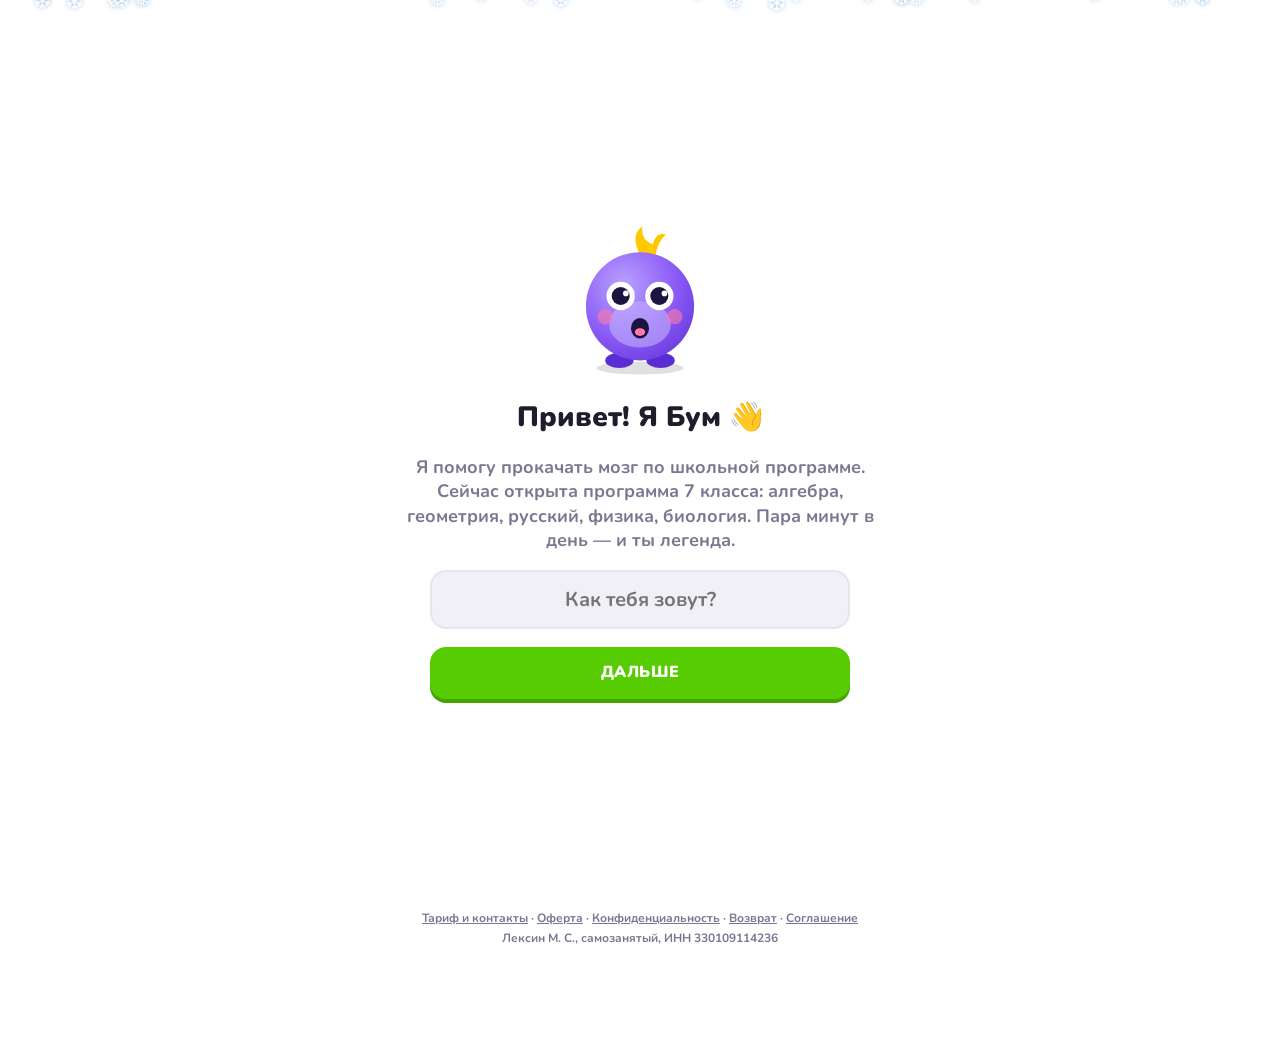
==== commit 19566e52: "Модуль оплаты через свой сервер (выключен без payApi), единый платёжный бэкенд Co-Authored-By: Claud" ====
--- a/index.html
+++ b/index.html
@@ -50,6 +50,7 @@
   <script src="js/util.js"></script>
   <script src="js/config.js"></script>
   <script src="js/cloud.js"></script>
+  <script src="js/pay.js"></script>
   <script src="js/content-math.js"></script>
   <script src="js/content-geometry.js"></script>
   <script src="js/content-russian.js"></script>
--- a/styles.css
+++ b/styles.css
@@ -835,3 +835,17 @@
 .next-alt:hover { background: var(--surface-2); }
 
 .tests-sub { font-size: var(--fs-lg); margin: 24px 0 10px; }
+
+/* Экран «Для родителей» */
+.par-grid { display: grid; grid-template-columns: repeat(auto-fit, minmax(104px, 1fr)); gap: 10px; margin: 12px 0; }
+.par-card { background: var(--surface); border: 2px solid var(--line); border-radius: var(--r-lg); padding: 12px; display: flex; flex-direction: column; gap: 4px; }
+.par-card b { font-size: var(--fs-2xl); font-weight: 900; line-height: 1.1; }
+.par-card small { color: var(--muted); font-size: var(--fs-xs); line-height: 1.3; }
+.par-subj { display: flex; flex-direction: column; gap: 12px; }
+.par-row { display: grid; grid-template-columns: 96px 1fr auto; gap: 10px; align-items: center; font-size: var(--fs-sm); font-weight: 800; }
+.par-row .pbar { height: 10px; }
+.par-row em { grid-column: 2 / 4; font-style: normal; color: var(--muted); font-size: var(--fs-xs); margin-top: -6px; }
+.par-note p { margin: 0 0 8px; font-size: var(--fs-sm); line-height: 1.45; }
+.par-note p:last-child { margin-bottom: 0; }
+.par-entry { display: flex; align-items: center; justify-content: space-between; gap: 12px; margin: 16px 0 4px; }
+.par-entry small { font-size: var(--fs-sm); }
